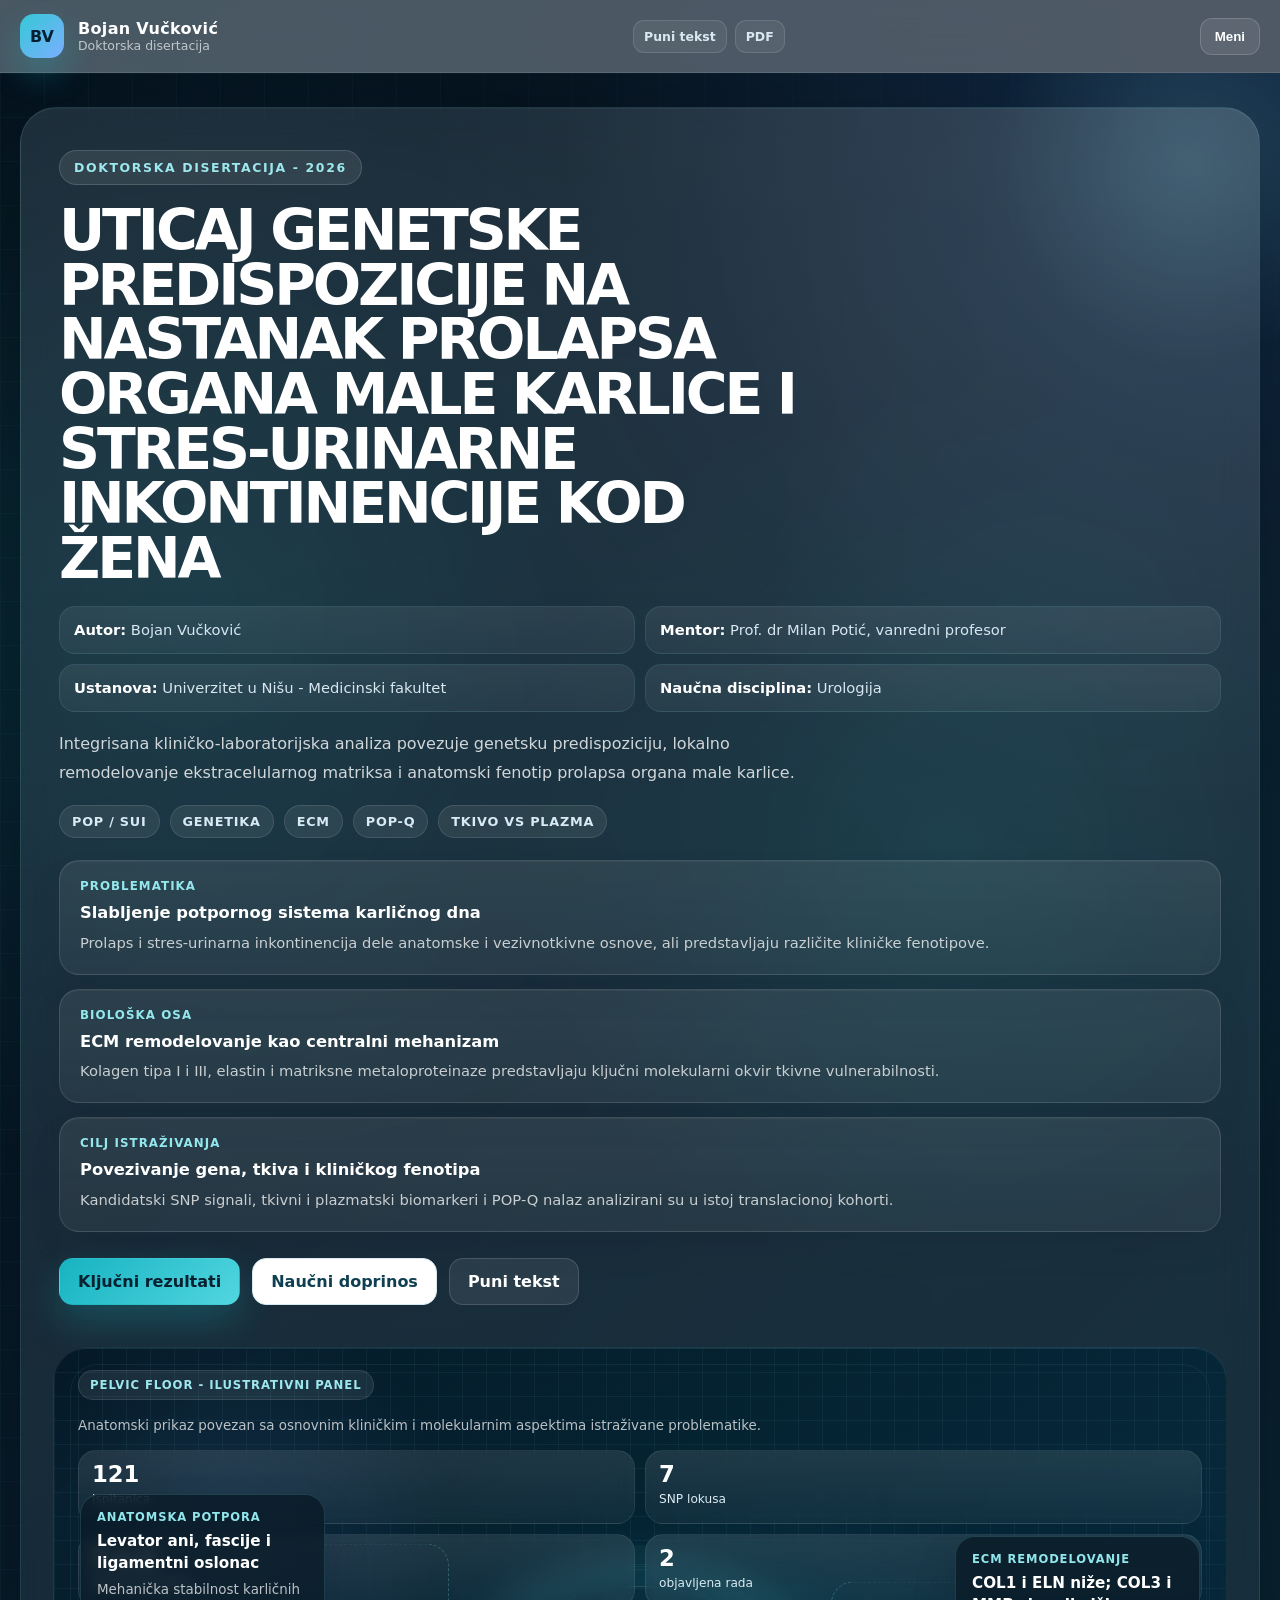
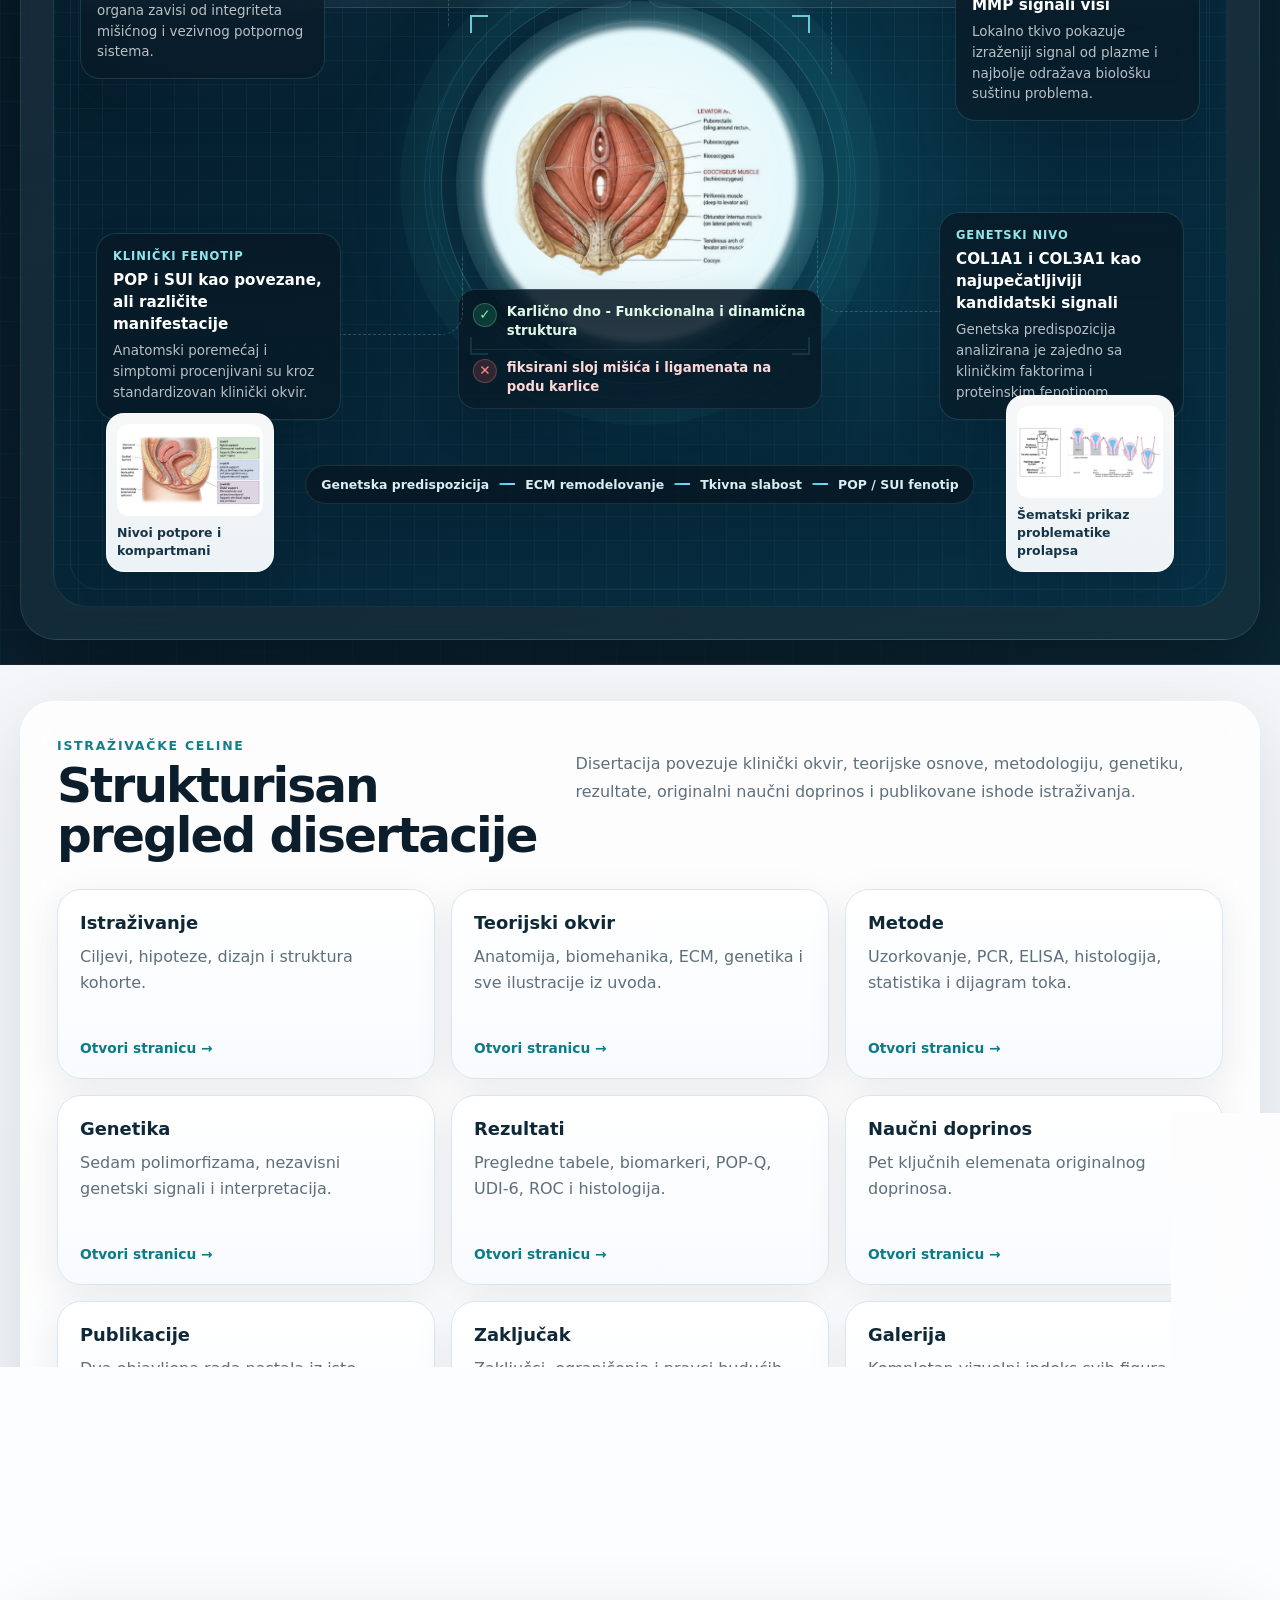
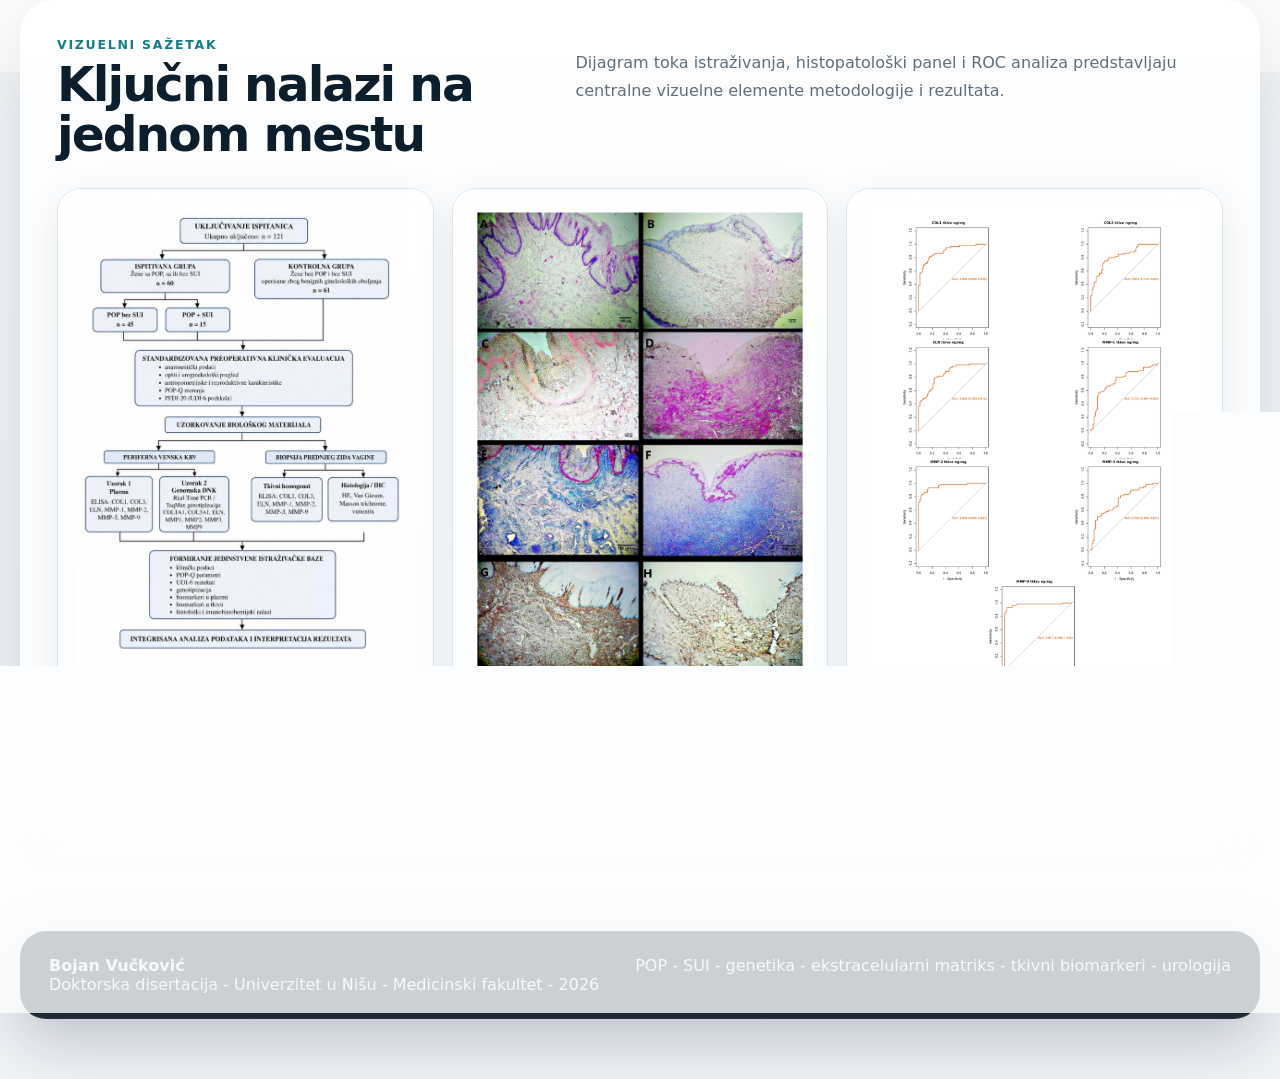
==== index.html @ 27f5e520 "Publish dissertation portal files" ====
<!doctype html><html lang="sr-Latn"><head><meta charset="utf-8"><meta name="viewport" content="width=device-width,initial-scale=1"><title>Doktorska disertacija - Bojan Vučković</title><meta name="description" content="Savremeni naučni portal doktorske disertacije Bojana Vučkovića."><meta name="theme-color" content="#081c2b"><link rel="stylesheet" href="assets/style.css"><link rel="stylesheet" href="assets/mobile-overrides.css"></head><body><div class="progress" aria-hidden="true"></div><header class="site-head"><div class="container nav">
<a class="brand" href="index.html"><span class="brand-mark">BV</span><span class="brand-copy"><strong>Bojan Vučković</strong><small>Doktorska disertacija</small></span></a>
<nav class="navlinks" aria-label="Glavna navigacija"><a class="active" href="index.html">Početna</a><a href="istrazivanje.html">Istraživanje</a><a href="teorija.html">Teorijski okvir</a><a href="metode.html">Metode</a><a href="genetika.html">Genetika</a><a href="rezultati.html">Rezultati</a><a href="doprinos.html">Doprinos</a><a href="publikacije.html">Publikacije</a><a href="zakljucak.html">Zaključak</a><a href="galerija.html">Galerija</a></nav>
<div class="nav-tools"><a class="tool-link" href="fulltext.html">Puni tekst</a><a class="tool-link" href="assets/disertacija.pdf">PDF</a></div>
<button class="menu-btn" aria-label="Otvori meni">Meni</button></div></header>
<main>
<section class="dissertation-banner">
  <div class="container">
    <div class="banner-panel refined-panel">
      <div class="banner-copy">
        <span class="banner-kicker">Doktorska disertacija - 2026</span>
        <h1>UTICAJ GENETSKE PREDISPOZICIJE NA NASTANAK PROLAPSA ORGANA MALE KARLICE I STRES-URINARNE INKONTINENCIJE KOD ŽENA</h1>
        <div class="banner-meta">
          <span><strong>Autor:</strong> Bojan Vučković</span>
          <span><strong>Mentor:</strong> Prof. dr Milan Potić, vanredni profesor</span>
          <span><strong>Ustanova:</strong> Univerzitet u Nišu - Medicinski fakultet</span>
          <span><strong>Naučna disciplina:</strong> Urologija</span>
        </div>
        <p class="banner-lead">Integrisana kliničko-laboratorijska analiza povezuje genetsku predispoziciju, lokalno remodelovanje ekstracelularnog matriksa i anatomski fenotip prolapsa organa male karlice.</p>
        <div class="research-tags" aria-label="Ključne teme"><span>POP / SUI</span><span>Genetika</span><span>ECM</span><span>POP-Q</span><span>Tkivo vs plazma</span></div>

        <div class="focus-grid">
          <article class="focus-card">
            <span>Problematika</span>
            <strong>Slabljenje potpornog sistema karličnog dna</strong>
            <p>Prolaps i stres-urinarna inkontinencija dele anatomske i vezivnotkivne osnove, ali predstavljaju različite kliničke fenotipove.</p>
          </article>
          <article class="focus-card">
            <span>Biološka osa</span>
            <strong>ECM remodelovanje kao centralni mehanizam</strong>
            <p>Kolagen tipa I i III, elastin i matriksne metaloproteinaze predstavljaju ključni molekularni okvir tkivne vulnerabilnosti.</p>
          </article>
          <article class="focus-card">
            <span>Cilj istraživanja</span>
            <strong>Povezivanje gena, tkiva i kliničkog fenotipa</strong>
            <p>Kandidatski SNP signali, tkivni i plazmatski biomarkeri i POP-Q nalaz analizirani su u istoj translacionoj kohorti.</p>
          </article>
        </div>

        <div class="actions banner-actions"><a class="btn primary" href="rezultati.html">Ključni rezultati</a><a class="btn secondary" href="doprinos.html">Naučni doprinos</a><a class="btn ghost" href="fulltext.html">Puni tekst</a></div>
      </div>

      <div class="pelvic-illustration-panel" aria-hidden="true">
        <div class="banner-tech-grid"></div>
        <div class="panel-title-line">
          <span class="panel-kicker">Pelvic floor - ilustrativni panel</span>
          <p>Anatomski prikaz povezan sa osnovnim kliničkim i molekularnim aspektima istraživane problematike.</p>
        </div>

        <div class="panel-callout callout-anatomy">
          <small>Anatomska potpora</small>
          <strong>Levator ani, fascije i ligamentni oslonac</strong>
          <span>Mehanička stabilnost karličnih organa zavisi od integriteta mišićnog i vezivnog potpornog sistema.</span>
        </div>

        <div class="panel-callout callout-clinic">
          <small>Klinički fenotip</small>
          <strong>POP i SUI kao povezane, ali različite manifestacije</strong>
          <span>Anatomski poremećaj i simptomi procenjivani su kroz standardizovan klinički okvir.</span>
        </div>

        <div class="panel-callout callout-ecm">
          <small>ECM remodelovanje</small>
          <strong>COL1 i ELN niže; COL3 i MMP signali viši</strong>
          <span>Lokalno tkivo pokazuje izraženiji signal od plazme i najbolje odražava biološku suštinu problema.</span>
        </div>

        <div class="panel-callout callout-genetics">
          <small>Genetski nivo</small>
          <strong>COL1A1 i COL3A1 kao najupečatljiviji kandidatski signali</strong>
          <span>Genetska predispozicija analizirana je zajedno sa kliničkim faktorima i proteinskim fenotipom.</span>
        </div>

        <div class="central-figure-wrap">
          <div class="central-figure-bg"></div>
          <div class="scan-corners"><i></i><i></i><i></i><i></i></div>
          <img src="assets/img/dissertation/figure_03.png" alt="Ilustracija karličnog dna" loading="eager">
          <div class="center-label-card">
            <div class="label-row positive"><span class="label-icon">✓</span><span>Karlično dno - Funkcionalna i dinamična struktura</span></div>
            <div class="label-row negative"><span class="label-icon">✕</span><span>fiksirani sloj mišića i ligamenata na podu karlice</span></div>
          </div>
        </div>

        <div class="inset-card inset-left">
          <img src="assets/img/dissertation/figure_08.png" alt="Prikaz kompartmenta i nivoa potpore" loading="lazy">
          <span>Nivoi potpore i kompartmani</span>
        </div>

        <div class="inset-card inset-right">
          <img src="assets/img/dissertation/figure_10.png" alt="Šematski prikaz problema prolapsa" loading="lazy">
          <span>Šematski prikaz problematike prolapsa</span>
        </div>

        <div class="pathway-strip">
          <div>Genetska predispozicija</div>
          <i></i>
          <div>ECM remodelovanje</div>
          <i></i>
          <div>Tkivna slabost</div>
          <i></i>
          <div>POP / SUI fenotip</div>
        </div>

        <div class="micro-fact-grid">
          <div class="micro-fact"><b>121</b><span>ispitanica</span></div>
          <div class="micro-fact"><b>7</b><span>SNP lokusa</span></div>
          <div class="micro-fact"><b>7 x 2</b><span>ECM biomarkera</span></div>
          <div class="micro-fact"><b>2</b><span>objavljena rada</span></div>
        </div>
      </div>
    </div>
  </div>
</section>

<section class="section">
  <div class="container surface">
    <div class="section-head"><div><div class="kicker">Istraživačke celine</div><h2>Strukturisan pregled disertacije</h2></div><p>Disertacija povezuje klinički okvir, teorijske osnove, metodologiju, genetiku, rezultate, originalni naučni doprinos i publikovane ishode istraživanja.</p></div>
    <div class="portal-grid"><a class="portal-card" href="istrazivanje.html"><span>Istraživanje</span><p>Ciljevi, hipoteze, dizajn i struktura kohorte.</p><b>Otvori stranicu →</b></a><a class="portal-card" href="teorija.html"><span>Teorijski okvir</span><p>Anatomija, biomehanika, ECM, genetika i sve ilustracije iz uvoda.</p><b>Otvori stranicu →</b></a><a class="portal-card" href="metode.html"><span>Metode</span><p>Uzorkovanje, PCR, ELISA, histologija, statistika i dijagram toka.</p><b>Otvori stranicu →</b></a><a class="portal-card" href="genetika.html"><span>Genetika</span><p>Sedam polimorfizama, nezavisni genetski signali i interpretacija.</p><b>Otvori stranicu →</b></a><a class="portal-card" href="rezultati.html"><span>Rezultati</span><p>Pregledne tabele, biomarkeri, POP-Q, UDI-6, ROC i histologija.</p><b>Otvori stranicu →</b></a><a class="portal-card" href="doprinos.html"><span>Naučni doprinos</span><p>Pet ključnih elemenata originalnog doprinosa.</p><b>Otvori stranicu →</b></a><a class="portal-card" href="publikacije.html"><span>Publikacije</span><p>Dva objavljena rada nastala iz iste istraživačke linije.</p><b>Otvori stranicu →</b></a><a class="portal-card" href="zakljucak.html"><span>Zaključak</span><p>Zaključci, ograničenja i pravci budućih istraživanja.</p><b>Otvori stranicu →</b></a><a class="portal-card" href="galerija.html"><span>Galerija</span><p>Kompletan vizuelni indeks svih figura i grafikona.</p><b>Otvori stranicu →</b></a></div>
  </div>
</section>

<section class="section">
  <div class="container surface">
    <div class="section-head"><div><div class="kicker">Vizuelni sažetak</div><h2>Ključni nalazi na jednom mestu</h2></div><p>Dijagram toka istraživanja, histopatološki panel i ROC analiza predstavljaju centralne vizuelne elemente metodologije i rezultata.</p></div>
    <div class="feature-visuals"><figure class="figure-card clickable-figure "><div class="figure-img-wrap"><img src="assets/img/dissertation/figure_20.png" alt="Dijagram toka istraživanja" loading="lazy"></div><figcaption><strong>Dijagram toka istraživanja</strong><span>121 ispitanica, 60 u ispitivanoj i 61 u kontrolnoj grupi.</span></figcaption></figure><figure class="figure-card clickable-figure "><div class="figure-img-wrap"><img src="assets/img/dissertation/figure_21.png" alt="Histopatološki panel" loading="lazy"></div><figcaption><strong>Histopatološki panel</strong><span>Reprezentativni H&E, Van Gieson, Masson trihrom i vimentin IHC prikazi.</span></figcaption></figure><figure class="figure-card clickable-figure "><div class="figure-img-wrap"><img src="assets/img/dissertation/graph_10.png" alt="ROC - tkivni biomarkeri" loading="lazy"></div><figcaption><strong>ROC - tkivni biomarkeri</strong><span>Tkivni MMP-9 i MMP-2 pokazuju najizraženiju diskriminativnu sposobnost.</span></figcaption></figure></div>
  </div>
</section>
</main><footer><div class="container footer-grid"><div><strong>Bojan Vučković</strong><br>Doktorska disertacija - Univerzitet u Nišu - Medicinski fakultet - 2026</div><div>POP - SUI - genetika - ekstracelularni matriks - tkivni biomarkeri - urologija</div></div></footer><div class="lightbox" id="lightbox" aria-hidden="true"><button class="lightbox-close" aria-label="Zatvori prikaz">×</button><img class="lightbox-image" alt="Uvećani prikaz ilustracije"><p class="lightbox-caption"></p></div><script>
const progress = document.querySelector('.progress');
const root = document.documentElement;
const updateProgress = () => {
  const total = root.scrollHeight - root.clientHeight;
  const pct = total > 0 ? (root.scrollTop / total) * 100 : 0;
  if (progress) progress.style.width = `${pct}%`;
};
addEventListener('scroll', updateProgress, {passive:true});
updateProgress();

const menu = document.querySelector('.menu-btn');
const links = document.querySelector('.navlinks');
menu?.addEventListener('click', () => links?.classList.toggle('open'));
links?.querySelectorAll('a').forEach(a => a.addEventListener('click', () => links.classList.remove('open')));

const search = document.querySelector('#siteSearch');
const info = document.querySelector('#searchInfo');
const searchBlocks = [...document.querySelectorAll('[data-search]')];
search?.addEventListener('input', () => {
  const q = search.value.trim().toLocaleLowerCase('sr');
  searchBlocks.forEach(el => el.classList.remove('search-hit'));
  if (!q) { if(info) info.textContent='Pretraga obuhvata glavne tematske celine ovog sajta.'; return; }
  const hits = searchBlocks.filter(el => el.innerText.toLocaleLowerCase('sr').includes(q));
  hits.forEach(el => el.classList.add('search-hit'));
  if(info) info.textContent = hits.length ? `Pronađeno tematskih blokova: ${hits.length}.` : 'Nema rezultata u sažetom prikazu. Otvorite puni tekst za detaljnu pretragu.';
  hits[0]?.scrollIntoView({behavior:'smooth',block:'center'});
});

const lightbox = document.getElementById('lightbox');
const lightboxImg = lightbox?.querySelector('.lightbox-image');
const lightboxCaption = lightbox?.querySelector('.lightbox-caption');
const closeBtn = lightbox?.querySelector('.lightbox-close');
const openLightbox = (src, alt, caption) => {
  if (!lightbox || !lightboxImg || !lightboxCaption) return;
  lightboxImg.src = src;
  lightboxImg.alt = alt || '';
  lightboxCaption.textContent = caption || alt || '';
  lightbox.classList.add('open');
  lightbox.setAttribute('aria-hidden','false');
  document.body.style.overflow='hidden';
};
const closeLightbox = () => {
  if (!lightbox) return;
  lightbox.classList.remove('open');
  lightbox.setAttribute('aria-hidden','true');
  document.body.style.overflow='';
};
document.querySelectorAll('.clickable-figure').forEach(figure => {
  const img = figure.querySelector('img');
  const cap = figure.querySelector('figcaption')?.innerText || '';
  figure.addEventListener('click', () => img && openLightbox(img.currentSrc || img.src, img.alt, cap));
});
closeBtn?.addEventListener('click', closeLightbox);
lightbox?.addEventListener('click', e => { if(e.target===lightbox) closeLightbox(); });
addEventListener('keydown', e => { if(e.key==='Escape') closeLightbox(); });

</script><script src="assets/mobile-nav.js"></script></body></html>
---- assets/style.css ----
:root{
  --bg:#08131f;
  --bg-soft:#0c1723;
  --panel:#ffffff;
  --panel-2:#f4f8fb;
  --text:#11202d;
  --text-soft:#5e6f7c;
  --line:#d9e5ef;
  --line-dark:rgba(255,255,255,.1);
  --teal:#17b3c1;
  --teal-dark:#0d7d88;
  --blue:#77a9ff;
  --accent:#8de2ea;
  --shadow:0 24px 80px rgba(5,16,28,.12);
  --shadow-soft:0 12px 40px rgba(9,25,41,.08);
  --radius:24px;
  --max:1280px;
}
*{box-sizing:border-box}
html{scroll-behavior:smooth}
body{
  margin:0;
  font-family:Inter,ui-sans-serif,system-ui,-apple-system,BlinkMacSystemFont,"Segoe UI",Arial,sans-serif;
  color:var(--text);
  background:
    radial-gradient(circle at 10% 0%, rgba(23,179,193,.16), transparent 24%),
    radial-gradient(circle at 90% 8%, rgba(119,169,255,.14), transparent 26%),
    linear-gradient(180deg,#f3f7fb 0%,#f6f8fb 40%,#eef3f8 100%);
  min-height:100vh;
}
body::before{
  content:"";
  position:fixed;
  inset:0;
  pointer-events:none;
  background-image:linear-gradient(rgba(9,24,38,.03) 1px, transparent 1px),linear-gradient(90deg, rgba(9,24,38,.03) 1px, transparent 1px);
  background-size:36px 36px;
  mask-image:linear-gradient(180deg, rgba(0,0,0,.45), transparent 68%);
}
a{color:inherit;text-decoration:none}
a:hover{text-decoration:none}
img{max-width:100%;display:block}
.container{width:min(calc(100% - 40px),var(--max));margin:0 auto}
.progress{position:fixed;left:0;top:0;height:3px;width:0;background:linear-gradient(90deg,var(--teal),#59d9e4);z-index:90;box-shadow:0 0 24px rgba(23,179,193,.55)}
.top-gap{margin-top:26px}

.site-head{
  position:sticky;
  top:0;
  z-index:60;
  backdrop-filter:blur(16px);
  background:rgba(8,19,31,.68);
  border-bottom:1px solid var(--line-dark);
}
.nav{display:flex;align-items:center;gap:22px;min-height:78px}
.brand{display:flex;align-items:center;gap:14px;color:#fff;min-width:0}
.brand-mark{
  width:44px;height:44px;border-radius:14px;display:grid;place-items:center;
  background:linear-gradient(135deg,#35c9d6,#7baeff);font-weight:900;color:#062033;
  box-shadow:0 16px 32px rgba(22,182,196,.28);
}
.brand-copy{display:flex;flex-direction:column;min-width:0}
.brand-copy strong{font-size:1rem;letter-spacing:.02em}
.brand-copy small{font-size:.78rem;color:rgba(255,255,255,.66)}
.navlinks{display:flex;gap:18px;flex-wrap:wrap}
.navlinks a{color:rgba(255,255,255,.82);font-weight:650;font-size:.93rem;padding:10px 0;position:relative}
.navlinks a::after{content:"";position:absolute;left:0;right:0;bottom:4px;height:2px;background:linear-gradient(90deg,var(--teal),transparent);transform:scaleX(0);transform-origin:left;transition:transform .25s ease}
.navlinks a:hover,.navlinks a.active{color:#fff}
.navlinks a:hover::after,.navlinks a.active::after{transform:scaleX(1)}
.menu-btn{
  display:none;margin-left:auto;border:1px solid rgba(255,255,255,.16);background:rgba(255,255,255,.08);
  color:#fff;border-radius:12px;padding:10px 14px;font-weight:700
}

.quick-rail{
  position:fixed;right:24px;top:50%;transform:translateY(-50%);z-index:40;
  display:flex;flex-direction:column;gap:10px
}
.quick-rail a{
  width:38px;height:38px;border-radius:999px;display:grid;place-items:center;
  background:rgba(8,19,31,.76);color:#d7eef0;border:1px solid rgba(255,255,255,.09);
  font-size:.76rem;font-weight:800;backdrop-filter:blur(14px);transition:transform .2s ease, background .2s ease, color .2s ease
}
.quick-rail a:hover,.quick-rail a.active{background:linear-gradient(135deg,var(--teal),#72cbff);color:#08202f;transform:translateX(-3px)}

.hero{position:relative;overflow:hidden;padding:56px 0 72px;background:linear-gradient(180deg,#091420 0%,#0b1824 58%,rgba(9,20,32,.93) 100%)}
.hero-blur{position:absolute;border-radius:50%;filter:blur(24px);opacity:.7;pointer-events:none}
.hero-blur-a{width:380px;height:380px;left:-60px;top:-80px;background:radial-gradient(circle, rgba(23,179,193,.34), transparent 60%)}
.hero-blur-b{width:420px;height:420px;right:-100px;top:30px;background:radial-gradient(circle, rgba(119,169,255,.28), transparent 60%)}
.hero-shell{display:grid;grid-template-columns:1.18fr .82fr;gap:28px;align-items:stretch;position:relative}
.hero-copy,.hero-panel{
  position:relative;border:1px solid rgba(255,255,255,.09);border-radius:30px;
  background:linear-gradient(180deg, rgba(255,255,255,.08), rgba(255,255,255,.04));
  box-shadow:0 30px 90px rgba(0,0,0,.24);backdrop-filter:blur(16px)
}
.hero-copy{padding:42px 42px 38px;color:#fff}
.eyebrow{display:inline-flex;align-items:center;gap:8px;padding:9px 14px;border-radius:999px;background:rgba(255,255,255,.09);border:1px solid rgba(255,255,255,.15);font-size:.78rem;font-weight:800;color:#8de2ea;letter-spacing:.12em;text-transform:uppercase}
.hero h1{
  margin:18px 0 16px;font-size:clamp(2.7rem,5vw,5.5rem);line-height:.96;letter-spacing:-.055em;
  max-width:940px;color:#fff
}
.lede{font-size:1.07rem;line-height:1.8;color:rgba(255,255,255,.78);max-width:850px}
.hero-meta{display:flex;gap:12px;flex-wrap:wrap;margin:24px 0 0}
.pill{padding:10px 13px;border-radius:999px;background:rgba(255,255,255,.08);border:1px solid rgba(255,255,255,.12);color:#d7e4ee;font-size:.84rem}
.actions{display:flex;gap:12px;flex-wrap:wrap;margin-top:30px}
.btn{
  display:inline-flex;align-items:center;justify-content:center;padding:13px 18px;border-radius:14px;font-weight:800;
  border:1px solid transparent;transition:transform .2s ease, box-shadow .2s ease, background .2s ease
}
.btn:hover{transform:translateY(-1px)}
.btn.primary{background:linear-gradient(135deg,var(--teal),#51d6e0);color:#072131;box-shadow:0 16px 34px rgba(23,179,193,.28)}
.btn.secondary{background:#fff;color:#0f4052;border-color:#d7e8ef}
.btn.ghost{background:rgba(255,255,255,.08);color:#fff;border-color:rgba(255,255,255,.14)}
.hero-panel{padding:28px;color:#fff}
.panel-head{margin-bottom:18px}
.panel-kicker{display:inline-block;color:#8de2ea;font-size:.74rem;font-weight:800;letter-spacing:.11em;text-transform:uppercase;margin-bottom:8px}
.hero-panel h2{margin:0;font-size:1.7rem;line-height:1.15}
.mini-model{display:grid;gap:12px}
.node{padding:14px 15px;border-radius:18px;background:rgba(255,255,255,.08);border:1px solid rgba(255,255,255,.08)}
.node strong{display:block;color:#fff;font-size:.96rem;margin-bottom:4px}
.node small{color:rgba(255,255,255,.72);line-height:1.55}
.arrow{height:18px;width:2px;background:rgba(255,255,255,.28);margin:0 auto;position:relative}
.arrow::after{content:"";position:absolute;left:-4px;bottom:-1px;border:5px solid transparent;border-top-color:rgba(255,255,255,.28)}
.insight-stack{display:grid;grid-template-columns:1fr;gap:12px;margin-top:18px}
.insight-item{display:flex;justify-content:space-between;gap:16px;align-items:center;padding:13px 15px;border-radius:18px;background:rgba(255,255,255,.06);border:1px solid rgba(255,255,255,.08)}
.insight-item span{color:rgba(255,255,255,.68);font-size:.82rem}
.insight-item strong{font-size:.95rem;color:#fff;text-align:right}

.metrics{margin-top:-36px;position:relative;z-index:3}
.metric-grid{display:grid;grid-template-columns:repeat(6,1fr);gap:14px}
.metric{
  padding:18px;border-radius:22px;background:rgba(255,255,255,.86);border:1px solid rgba(255,255,255,.75);
  box-shadow:var(--shadow-soft);backdrop-filter:blur(12px)
}
.metric b{display:block;font-size:1.7rem;line-height:1.05;color:#082230;margin-bottom:6px}
.metric span{display:block;color:var(--text-soft);font-size:.84rem;line-height:1.5}

.section{padding:36px 0}
.surface{
  background:rgba(255,255,255,.78);
  border:1px solid rgba(255,255,255,.9);
  border-radius:32px;
  box-shadow:var(--shadow);
  padding:34px;
  backdrop-filter:blur(18px)
}
.section-tint .surface{background:linear-gradient(180deg, rgba(248,251,255,.92), rgba(242,247,252,.92))}
.dark-surface{background:linear-gradient(135deg,#0b1826,#102637) !important;border-color:#143246 !important;color:#fff}
.section-head{display:grid;grid-template-columns:.43fr .57fr;gap:30px;align-items:start;margin-bottom:28px}
.kicker{color:#137d88;font-size:.78rem;font-weight:900;text-transform:uppercase;letter-spacing:.14em}
.kicker-light{color:#8de2ea}
.section h2{margin:.55rem 0 0;font-size:clamp(2rem,3.8vw,3.3rem);line-height:1.02;letter-spacing:-.04em;color:#0c1d2b}
.dark-surface h2{color:#fff}
.section-head p{margin:12px 0 0;color:var(--text-soft);line-height:1.8;font-size:1rem}
.dark-surface p{color:rgba(255,255,255,.74)}

.cards{display:grid;gap:16px}
.cards-3{grid-template-columns:repeat(3,1fr)}
.card{
  background:linear-gradient(180deg,#ffffff,#f8fbfe);
  border:1px solid var(--line);
  border-radius:24px;
  padding:22px;
  box-shadow:0 12px 30px rgba(12,28,43,.05);
  transition:transform .2s ease, box-shadow .2s ease
}
.card:hover,.paper:hover,.figure:hover,.table-card:hover{transform:translateY(-2px);box-shadow:0 18px 48px rgba(8,27,42,.1)}
.card h3{margin:0 0 8px;font-size:1.08rem;line-height:1.35;color:#0d2030}
.card p{margin:.35rem 0;color:var(--text-soft);line-height:1.7}
.tag{display:inline-flex;align-items:center;gap:8px;padding:7px 10px;border-radius:999px;background:#ecfbfd;color:#106e78;font-size:.73rem;font-weight:850;letter-spacing:.06em;text-transform:uppercase;margin-bottom:12px;border:1px solid #c8edf0}
.long-grid{display:grid;grid-template-columns:1fr 1fr;gap:18px}
.quote{padding:24px 24px 24px 26px;border-left:4px solid var(--teal);border-radius:0 22px 22px 0;background:linear-gradient(180deg,#ffffff,#f7fbfd);color:#284351;line-height:1.75;box-shadow:0 8px 28px rgba(8,25,39,.04)}
.timeline{display:grid;grid-template-columns:repeat(4,1fr);gap:14px}
.step{padding:18px;border-radius:22px;background:linear-gradient(180deg,#fdfefe,#f6fbfd);border:1px solid var(--line);position:relative;overflow:hidden}
.step::before{content:"";position:absolute;left:0;right:0;top:0;height:4px;background:linear-gradient(90deg,var(--teal),#7bc4ff)}
.step b{display:block;color:#0c3a48;margin-bottom:8px;font-size:.95rem}
.step span{display:block;color:var(--text-soft);line-height:1.6;font-size:.93rem}

.media-grid{display:grid;grid-template-columns:1fr 1fr;gap:22px;align-items:start}
.media-grid-wide{grid-template-columns:1.02fr .98fr}
.figure{
  background:linear-gradient(180deg,#fff,#f9fbfd);
  border:1px solid var(--line);border-radius:26px;padding:14px;box-shadow:var(--shadow-soft);cursor:zoom-in
}
.figure img{width:100%;border-radius:18px}
.figcap{padding:12px 8px 4px;color:var(--text-soft);font-size:.86rem;line-height:1.6}
.details-grid{display:grid;grid-template-columns:1fr 1fr;gap:14px}
details{background:linear-gradient(180deg,#fff,#f8fbfe);border:1px solid var(--line);border-radius:20px;padding:0 18px}
summary{cursor:pointer;list-style:none;padding:15px 0;font-weight:800;color:#143448}
summary::-webkit-details-marker{display:none}
details p{margin:0 0 15px;color:var(--text-soft);line-height:1.7}

.gene-grid{display:grid;grid-template-columns:repeat(7,1fr);gap:12px}
.gene{padding:16px 14px;min-height:126px;border-radius:22px;background:linear-gradient(180deg,#fff,#f7fbfd);border:1px solid var(--line)}
.gene strong{display:block;font-size:1.08rem;color:#0f2130}
.gene small{display:block;margin-top:6px;color:var(--text-soft);line-height:1.5}
.gene.hit{background:linear-gradient(180deg,#eefbfd,#f6fdff);border-color:#bcebf0;box-shadow:0 16px 32px rgba(22,176,194,.08)}
.hitlabel{margin-top:12px;font-size:.74rem;font-weight:900;color:#0e717d;letter-spacing:.04em;text-transform:uppercase}
.notice{padding:18px 20px;border-radius:22px;background:linear-gradient(180deg,#edf9fb,#f6fcfd);border:1px solid #c9e8ec;color:#284751;line-height:1.7}
.notice strong{color:#0d6f7a}

.results-grid{display:grid;grid-template-columns:.95fr 1.05fr;gap:18px}
.data-card,.emphasis-card{min-height:100%}
.aucs{display:grid;gap:12px;margin-top:6px}
.auc-row{display:grid;grid-template-columns:88px 1fr 62px;align-items:center;gap:12px}
.auc-row strong{font-size:.88rem;color:#103142}
.bar{height:12px;background:#e7eff5;border-radius:999px;overflow:hidden}
.fill{height:100%;border-radius:999px;background:linear-gradient(90deg,var(--teal-dark),#4dd4de 50%,#83c5ff)}
.auc-row span{text-align:right;font-variant-numeric:tabular-nums;color:#244556;font-weight:700}
.callout-grid{display:grid;grid-template-columns:1fr 1fr;gap:12px;margin-top:18px}
.callout{padding:14px 15px;border-radius:18px;background:#f0f8fb;border:1px solid #d5ebf2}
.callout span{display:block;color:#58717f;font-size:.8rem;margin-bottom:6px}
.callout strong{display:block;color:#0f2738;font-size:.92rem;line-height:1.45}

.table-grid{display:grid;grid-template-columns:1fr 1fr;gap:18px}
.table-card{background:linear-gradient(180deg,#ffffff,#f8fbfe);border:1px solid var(--line);border-radius:26px;padding:22px;box-shadow:var(--shadow-soft)}
.table-head h3{margin:0 0 16px;font-size:1.12rem}
.table-wrap{overflow:auto}
table{width:100%;border-collapse:separate;border-spacing:0;font-size:.92rem;min-width:560px}
thead th{position:sticky;top:0;background:#edf7fb;color:#0e3949;font-size:.8rem;text-transform:uppercase;letter-spacing:.05em}
th,td{text-align:left;padding:14px 14px;border-bottom:1px solid var(--line);vertical-align:top}
tbody tr:last-child td{border-bottom:0}
tbody tr:hover td{background:#fbfdff}

.stacked-cards{display:grid;gap:14px}
.accent-card{background:linear-gradient(135deg,#0d2839,#11445b);border-color:#103f55;color:#fff}
.accent-card .tag{background:rgba(255,255,255,.08);border-color:rgba(255,255,255,.1);color:#8de2ea}
.accent-card h3,.accent-card p{color:#fff}
.accent-card p{color:rgba(255,255,255,.8)}

.contribution{display:grid;grid-template-columns:.86fr 1.14fr;gap:18px}
.five{counter-reset:step;display:grid;gap:12px}
.five .item{counter-increment:step;position:relative;padding:20px 18px 18px 58px;border-radius:22px;background:linear-gradient(180deg,#fff,#f8fbfe);border:1px solid var(--line)}
.five .item::before{content:counter(step);position:absolute;left:18px;top:18px;width:28px;height:28px;border-radius:50%;display:grid;place-items:center;background:linear-gradient(135deg,var(--teal),#7bc3ff);font-size:.82rem;font-weight:900;color:#062233}
.five .item b{display:block;color:#102435;margin-bottom:6px}
.five .item p{margin:0;color:var(--text-soft);line-height:1.65}

.paper-grid{display:grid;grid-template-columns:1fr 1fr;gap:18px}
.paper{display:grid;grid-template-columns:170px 1fr;gap:18px;padding:18px;border-radius:26px;background:linear-gradient(180deg,#fff,#f7fbfd);border:1px solid var(--line);box-shadow:var(--shadow-soft)}
.paper img{width:100%;aspect-ratio:.72;object-fit:cover;object-position:top;border-radius:18px;border:1px solid var(--line)}
.paper h3{margin:0 0 10px;font-size:1.12rem;line-height:1.35;color:#102739}
.citation{color:#4e6370;font-size:.87rem;line-height:1.55;margin-bottom:12px}
.paper p{margin:.25rem 0;color:var(--text-soft);line-height:1.7}
.paper-actions{display:flex;gap:10px;flex-wrap:wrap;margin-top:14px}
.mini-btn{display:inline-flex;align-items:center;justify-content:center;padding:10px 12px;border-radius:12px;background:#fff;color:#0f5a70;border:1px solid #cfe2eb;font-size:.82rem;font-weight:800}

.search-wrap{display:grid;grid-template-columns:.8fr 1.2fr;gap:26px;align-items:center}
.search-wrap h2{color:#fff}
.search-wrap input{width:100%;padding:16px 16px;border-radius:16px;border:1px solid rgba(255,255,255,.08);background:rgba(255,255,255,.96);font:inherit;box-shadow:inset 0 1px 0 rgba(255,255,255,.65)}
.search-results{margin-top:12px;color:#d2e3ec;font-size:.9rem}
.search-hit{outline:2px solid rgba(23,179,193,.46);box-shadow:0 0 0 8px rgba(23,179,193,.11);scroll-margin-top:100px}

.full-access{display:grid;grid-template-columns:1fr 1fr;gap:18px}
.access-card{padding:24px;border-radius:24px;background:linear-gradient(180deg,#fff,#f8fbfe);border:1px solid var(--line)}
.access-card h3{margin:0 0 8px}
.access-card p{margin:.2rem 0 1rem;color:var(--text-soft);line-height:1.7}

footer{padding:26px 0 60px}
.footer-grid{
  display:flex;justify-content:space-between;gap:18px;flex-wrap:wrap;
  padding:24px 28px;border-radius:24px;background:rgba(8,19,31,.9);color:#d5e0ea;
  border:1px solid rgba(255,255,255,.06);box-shadow:0 20px 60px rgba(6,18,30,.22)
}

.lightbox{
  position:fixed;inset:0;display:grid;place-items:center;padding:24px;background:rgba(4,12,20,.88);
  opacity:0;visibility:hidden;transition:opacity .2s ease, visibility .2s ease;z-index:100
}
.lightbox.open{opacity:1;visibility:visible}
.lightbox-image{max-width:min(1100px,92vw);max-height:78vh;border-radius:18px;box-shadow:0 24px 70px rgba(0,0,0,.4)}
.lightbox-caption{max-width:min(1100px,92vw);color:#dbe7ef;text-align:center;line-height:1.7;margin-top:16px}
.lightbox-close{position:absolute;top:16px;right:18px;width:46px;height:46px;border-radius:50%;border:1px solid rgba(255,255,255,.16);background:rgba(255,255,255,.09);color:#fff;font-size:1.8rem;cursor:pointer}

@media (max-width:1180px){
  .hero-shell,.section-head,.results-grid,.paper-grid,.contribution,.media-grid,.media-grid-wide,.table-grid,.search-wrap{grid-template-columns:1fr}
  .metric-grid{grid-template-columns:repeat(3,1fr)}
  .cards-3{grid-template-columns:1fr 1fr}
  .timeline{grid-template-columns:1fr 1fr}
  .gene-grid{grid-template-columns:repeat(4,1fr)}
  .quick-rail{display:none}
}
@media (max-width:960px){
  .navlinks{display:none}
  .menu-btn{display:block}
  .navlinks.open{
    display:flex;position:absolute;left:20px;right:20px;top:72px;flex-direction:column;gap:10px;
    padding:18px;border-radius:22px;background:rgba(7,18,29,.95);border:1px solid rgba(255,255,255,.08);box-shadow:0 24px 80px rgba(0,0,0,.28)
  }
  .details-grid,.long-grid,.full-access{grid-template-columns:1fr}
}
@media (max-width:720px){
  .container{width:min(calc(100% - 24px),var(--max))}
  .hero{padding-top:28px}
  .hero-copy,.hero-panel,.surface{padding:22px}
  .hero h1{font-size:clamp(2.45rem,11vw,4rem)}
  .metric-grid{grid-template-columns:1fr 1fr}
  .cards-3,.timeline,.gene-grid,.callout-grid{grid-template-columns:1fr}
  .paper{grid-template-columns:112px 1fr}
  .results-grid,.paper-grid,.table-grid,.media-grid,.media-grid-wide,.contribution,.full-access{grid-template-columns:1fr}
  .auc-row{grid-template-columns:78px 1fr 54px}
  .section{padding:26px 0}
  .section-head{gap:16px}
}

/* Multi-page portal additions */
.nav{min-height:72px;gap:16px}
.navlinks{gap:13px;flex:1;justify-content:center}
.navlinks a{font-size:.84rem;white-space:nowrap}
.nav-tools{display:flex;gap:8px;margin-left:auto}
.tool-link{display:inline-flex;align-items:center;justify-content:center;padding:8px 10px;border-radius:11px;border:1px solid rgba(255,255,255,.12);background:rgba(255,255,255,.06);color:#d9e9f2;font-size:.78rem;font-weight:800;white-space:nowrap}
.tool-link:hover{background:rgba(255,255,255,.12);color:#fff}

.page-hero{position:relative;overflow:hidden;background:linear-gradient(135deg,#071420 0%,#0a2030 55%,#0c2b39 100%);padding:62px 0 66px;color:#fff;border-bottom:1px solid rgba(255,255,255,.06)}
.page-hero::before{content:"";position:absolute;left:-120px;top:-160px;width:420px;height:420px;border-radius:50%;background:radial-gradient(circle,rgba(23,179,193,.28),transparent 68%);filter:blur(8px)}
.page-hero::after{content:"";position:absolute;right:-120px;bottom:-220px;width:520px;height:520px;border-radius:50%;background:radial-gradient(circle,rgba(119,169,255,.23),transparent 70%);filter:blur(8px)}
.page-hero-inner{position:relative;z-index:1;display:grid;grid-template-columns:minmax(0,1fr) 120px;align-items:center;gap:24px}
.page-hero h1{font-size:clamp(2.5rem,5vw,5rem);line-height:.98;letter-spacing:-.05em;margin:18px 0 18px;max-width:1000px}
.page-hero p{max-width:900px;color:rgba(255,255,255,.76);font-size:1.08rem;line-height:1.78;margin:0}
.page-hero-orb{width:100px;height:100px;border-radius:30px;background:linear-gradient(135deg,rgba(64,216,226,.92),rgba(111,160,255,.92));box-shadow:0 28px 70px rgba(35,188,202,.25);transform:rotate(12deg);opacity:.9}
.page-hero .actions{margin-top:26px}

.portal-grid{display:grid;grid-template-columns:repeat(3,1fr);gap:16px}
.portal-card{display:flex;flex-direction:column;min-height:190px;padding:22px;border-radius:24px;background:linear-gradient(180deg,#fff,#f8fbfe);border:1px solid var(--line);box-shadow:var(--shadow-soft);transition:transform .2s ease,box-shadow .2s ease,border-color .2s ease}
.portal-card:hover{transform:translateY(-3px);box-shadow:0 20px 48px rgba(7,26,41,.1);border-color:#b8e3e9}
.portal-card span{font-size:1.12rem;font-weight:900;color:#0f2838}
.portal-card p{color:var(--text-soft);line-height:1.65;margin:.7rem 0 1.2rem}
.portal-card b{margin-top:auto;color:#0c7b88;font-size:.86rem}
.feature-visuals{display:grid;grid-template-columns:repeat(3,1fr);gap:18px;align-items:start}

.gallery-grid{display:grid;grid-template-columns:repeat(2,minmax(0,1fr));gap:18px;align-items:start}
.compact-gallery{grid-template-columns:repeat(2,minmax(0,1fr))}
.figure-card{margin:0;display:flex;flex-direction:column;min-width:0;background:linear-gradient(180deg,#fff,#f8fbfe);border:1px solid var(--line);border-radius:24px;overflow:hidden;box-shadow:var(--shadow-soft);cursor:zoom-in;transition:transform .2s ease,box-shadow .2s ease}
.figure-card:hover{transform:translateY(-2px);box-shadow:0 18px 48px rgba(8,27,42,.1)}
.figure-img-wrap{background:#fff;display:grid;place-items:center;padding:18px;min-height:260px;overflow:hidden;border-bottom:1px solid var(--line)}
.figure-card img{width:100%;height:auto;max-height:540px;object-fit:contain;object-position:center}
.figure-card figcaption{display:flex;flex-direction:column;gap:7px;padding:16px 18px 18px}
.figure-card figcaption strong{color:#0f2838;font-size:.96rem}
.figure-card figcaption span{color:var(--text-soft);font-size:.86rem;line-height:1.55}
.wide-figure .figure-img-wrap{min-height:420px}
.wide-figure img{max-height:820px}
.results-gallery .figure-img-wrap{min-height:300px}
.roc-grid{display:grid;grid-template-columns:1fr;gap:20px}
.roc-grid .figure-card .figure-img-wrap{min-height:520px}
.roc-grid .figure-card img{max-height:none;width:100%}

.publication-detail{display:grid;grid-template-columns:230px 1fr;gap:28px;align-items:start}
.publication-detail>img{width:100%;border-radius:18px;border:1px solid var(--line);box-shadow:var(--shadow-soft)}
.publication-detail h2{font-size:clamp(1.8rem,3.2vw,3rem);line-height:1.08;margin:.2rem 0 1rem}
.publication-detail p{color:var(--text-soft);line-height:1.75}
.publication-detail .citation{color:#465d6b}

.status{display:inline-flex;align-items:center;justify-content:center;padding:5px 9px;border-radius:999px;font-size:.78rem;font-weight:850}
.status.positive{background:#e8f8f1;color:#176b4c;border:1px solid #c9eadb}
.status.neutral{background:#f1f4f7;color:#5b6975;border:1px solid #dde4ea}
.status.up{background:#e7f7f0;color:#177050;border:1px solid #c7eadb}
.status.down{background:#f5f2ff;color:#5d4ca0;border:1px solid #e0daf8}

.timeline{grid-template-columns:repeat(auto-fit,minmax(185px,1fr))}

@media(max-width:1320px){
  .navlinks{display:none}
  .menu-btn{display:block}
  .navlinks.open{display:flex;position:absolute;left:20px;right:20px;top:70px;flex-direction:column;gap:6px;padding:16px;border-radius:20px;background:rgba(7,18,29,.97);border:1px solid rgba(255,255,255,.08);box-shadow:0 24px 80px rgba(0,0,0,.28);max-height:75vh;overflow:auto}
  .navlinks.open a{font-size:.92rem;padding:8px 4px}
}
@media(max-width:1020px){
  .portal-grid,.feature-visuals{grid-template-columns:1fr 1fr}
  .page-hero-inner{grid-template-columns:1fr}
  .page-hero-orb{display:none}
}
@media(max-width:760px){
  .nav-tools{display:none}
  .page-hero{padding:42px 0 46px}
  .portal-grid,.feature-visuals,.gallery-grid,.compact-gallery,.publication-detail{grid-template-columns:1fr}
  .figure-img-wrap{min-height:220px;padding:12px}
  .wide-figure .figure-img-wrap,.roc-grid .figure-card .figure-img-wrap{min-height:260px}
  .publication-detail>img{max-width:220px}
  table{min-width:680px}
  .table-wrap{border-radius:14px;border:1px solid var(--line)}
  th,td{padding:12px 12px}
}

/* Final QA refinements: tables, figures, reader consistency */
.table-card{overflow:hidden}
.table-wrap{
  width:100%;
  overflow:auto;
  border:1px solid var(--line);
  border-radius:18px;
  background:#fff;
  -webkit-overflow-scrolling:touch;
}
table{
  width:100%;
  border-collapse:separate;
  border-spacing:0;
  font-size:.91rem;
  min-width:640px;
  background:#fff;
}
thead th{
  position:sticky;
  top:0;
  z-index:2;
  background:linear-gradient(180deg,#103247,#0d293b);
  color:#f4fbff;
  font-size:.75rem;
  line-height:1.35;
  text-transform:uppercase;
  letter-spacing:.065em;
  border-bottom:0;
}
th,td{
  text-align:left;
  padding:13px 14px;
  border-bottom:1px solid #e3ebf1;
  vertical-align:top;
  line-height:1.5;
}
tbody tr:nth-child(even) td{background:#f7fafc}
tbody tr:hover td{background:#eef8fb}
tbody tr:last-child td{border-bottom:0}
tbody td:first-child{font-weight:760;color:#17384a}
.table-card .table-head{padding-bottom:2px}
.table-card .table-head h3{margin:.1rem 0 14px}

.figure-card .figure-img-wrap{background:linear-gradient(180deg,#fff,#fbfdff)}
.figure-card img{
  width:auto;
  max-width:100%;
  height:auto;
  max-height:540px;
  object-fit:contain;
  object-position:center;
  margin:auto;
}
.results-gallery .figure-card img,
.roc-grid .figure-card img,
.wide-figure img{width:100%;max-width:1100px}
.roc-grid .figure-card img{max-width:1000px}
.figure-card figcaption{min-height:94px}
.figure-card figcaption strong{font-size:1rem}

/* Prevent long scientific labels from breaking layouts */
th,td,.card,.portal-card,.publication-detail,.figure-card figcaption{overflow-wrap:anywhere}

/* Full text reader reuses the same portal language */
.reader-toolbar{
  position:sticky;
  top:72px;
  z-index:25;
  display:flex;
  gap:10px;
  align-items:center;
  flex-wrap:wrap;
  padding:12px 18px;
  background:rgba(242,247,251,.94);
  border-bottom:1px solid var(--line);
  backdrop-filter:blur(14px);
}
.reader-toolbar a{
  color:#0e6170;
  text-decoration:none;
  font-weight:800;
  padding:8px 11px;
  border-radius:11px;
  background:#fff;
  border:1px solid var(--line)
}
.reader-toolbar input{
  margin-left:auto;
  max-width:420px;
  width:42vw;
  padding:10px 13px;
  border:1px solid #c9d7e1;
  border-radius:12px;
  background:#fff;
  font:inherit
}
.reader-wrap{max-width:1180px;margin:28px auto;padding:0 18px 80px}
.reader-wrap>h1{font-size:clamp(2rem,4vw,3.4rem);line-height:1.03;margin:8px 0 10px;letter-spacing:-.04em}
.reader-lead{color:var(--text-soft);font-size:1.02rem;max-width:980px;line-height:1.75}
.reader-toc{display:grid;grid-template-columns:repeat(auto-fit,minmax(220px,1fr));gap:10px;margin:22px 0 32px}
.reader-toc a{background:#fff;border:1px solid var(--line);padding:12px 14px;border-radius:14px;color:#1e3847;text-decoration:none;font-size:.92rem;font-weight:700;box-shadow:0 8px 26px rgba(9,24,37,.05)}
.reader-toc a:hover{border-color:#bde7ec;background:#f3feff}
.reader-chapter{scroll-margin-top:150px}
.reader-chapter>h2{font-size:1.55rem;line-height:1.15;margin-top:54px;margin-bottom:18px;color:#0d2435}
.reader-page{background:#fff;border:1px solid var(--line);border-radius:20px;padding:20px;margin:16px 0;box-shadow:0 20px 60px rgba(9,24,37,.06)}
.reader-page-no{font-size:.77rem;font-weight:900;color:var(--teal-dark);text-transform:uppercase;letter-spacing:.12em;margin-bottom:10px}
.reader-page pre{white-space:pre-wrap;word-break:normal;font:500 .97rem/1.72 Georgia,"Times New Roman",serif;margin:0;color:#203241}

@media(max-width:760px){
  .table-wrap{position:relative}
  table{min-width:720px}
  thead th:first-child,tbody td:first-child{
    position:sticky;
    left:0;
    z-index:1;
    box-shadow:1px 0 0 #dbe6ee;
  }
  thead th:first-child{z-index:3;background:#103247}
  tbody tr:nth-child(odd) td:first-child{background:#fff}
  tbody tr:nth-child(even) td:first-child{background:#f7fafc}
  .figure-card figcaption{min-height:0}
  .reader-toolbar{top:72px;padding:10px 12px}
  .reader-toolbar input{width:100%;max-width:none;margin-left:0}
  .reader-page{padding:16px}
  .reader-page pre{font-size:.92rem}
}

/* Navigation safeguard for standard laptop widths */
.nav{position:relative}
.navlinks{flex-wrap:nowrap}
@media(max-width:1440px){
  .navlinks{display:none}
  .menu-btn{display:block}
  .navlinks.open{
    display:flex;
    position:absolute;
    left:20px;
    right:20px;
    top:70px;
    flex-direction:column;
    gap:6px;
    padding:16px;
    border-radius:20px;
    background:rgba(7,18,29,.97);
    border:1px solid rgba(255,255,255,.08);
    box-shadow:0 24px 80px rgba(0,0,0,.28);
    max-height:75vh;
    overflow:auto
  }
  .navlinks.open a{font-size:.92rem;padding:8px 4px}
}

/* Home page dissertation banner redesign */
.dissertation-banner{
  position:relative;
  padding:34px 0 24px;
  background:linear-gradient(180deg,#0a1622 0%,#0c1f2f 54%,#102a35 100%);
  overflow:hidden;
  border-bottom:1px solid rgba(255,255,255,.08);
}
.dissertation-banner::before{
  content:"";
  position:absolute;
  inset:0;
  background:
    radial-gradient(circle at 14% 18%, rgba(24,191,204,.24), transparent 24%),
    radial-gradient(circle at 88% 18%, rgba(122,167,255,.20), transparent 24%),
    linear-gradient(120deg, rgba(255,255,255,.045), transparent 36%);
  pointer-events:none;
}
.dissertation-banner::after{
  content:"";
  position:absolute;
  right:-120px;
  top:-120px;
  width:420px;
  height:420px;
  border-radius:50%;
  background:radial-gradient(circle, rgba(141,226,234,.18), transparent 68%);
  filter:blur(6px);
  pointer-events:none;
}
.banner-panel{
  position:relative;
  z-index:1;
  display:grid;
  grid-template-columns:minmax(0,1.15fr) minmax(320px,.85fr);
  gap:28px;
  align-items:stretch;
  padding:28px;
  border-radius:34px;
  border:1px solid rgba(255,255,255,.1);
  background:
    linear-gradient(180deg, rgba(255,255,255,.08), rgba(255,255,255,.04)),
    radial-gradient(circle at 100% 0%, rgba(255,255,255,.08), transparent 32%);
  backdrop-filter:blur(18px);
  box-shadow:0 34px 100px rgba(0,0,0,.28);
}
.banner-copy{padding:10px 6px 8px;color:#fff}
.banner-kicker{
  display:inline-flex;
  align-items:center;
  gap:8px;
  padding:9px 14px;
  border-radius:999px;
  background:rgba(255,255,255,.09);
  border:1px solid rgba(255,255,255,.14);
  color:#9ce8ee;
  font-size:.78rem;
  font-weight:900;
  letter-spacing:.13em;
  text-transform:uppercase;
}
.banner-copy h1{
  margin:20px 0 18px;
  font-size:clamp(2.5rem,4.8vw,4.7rem);
  line-height:.96;
  letter-spacing:-.055em;
  color:#fff;
  max-width:920px;
}
.banner-meta{
  display:grid;
  grid-template-columns:repeat(2,minmax(0,1fr));
  gap:10px;
  margin:0 0 18px;
}
.banner-meta span{
  display:block;
  padding:12px 14px;
  border-radius:16px;
  border:1px solid rgba(255,255,255,.11);
  background:rgba(255,255,255,.06);
  color:#d7e8f1;
  font-size:.92rem;
  line-height:1.5;
}
.banner-meta strong{color:#fff}
.banner-lead{
  max-width:900px;
  color:rgba(255,255,255,.8);
  font-size:1.04rem;
  line-height:1.82;
  margin:0;
}
.banner-highlights{
  display:grid;
  grid-template-columns:repeat(4,minmax(0,1fr));
  gap:12px;
  margin-top:22px;
}
.banner-badge{
  display:flex;
  flex-direction:column;
  justify-content:center;
  align-items:flex-start;
  min-height:92px;
  padding:16px 16px 14px;
  border-radius:20px;
  border:1px solid rgba(255,255,255,.11);
  background:linear-gradient(180deg, rgba(255,255,255,.09), rgba(255,255,255,.05));
  box-shadow:inset 0 1px 0 rgba(255,255,255,.05);
}
.banner-badge b{
  font-size:1.95rem;
  line-height:1;
  color:#fff;
  margin-bottom:6px;
}
.banner-badge span{
  color:#d7e8f1;
  font-size:.86rem;
  line-height:1.45;
}
.banner-actions{margin-top:24px}
.banner-visual{
  position:relative;
  min-height:540px;
  border-radius:30px;
  overflow:hidden;
  border:1px solid rgba(255,255,255,.08);
  background:
    linear-gradient(180deg, rgba(255,255,255,.07), rgba(255,255,255,.03)),
    linear-gradient(135deg, #0f2535 0%, #123146 100%);
  display:flex;
  flex-direction:column;
  justify-content:center;
  align-items:center;
  padding:28px;
}
.banner-visual-bg{
  position:absolute;
  inset:0;
  background:
    linear-gradient(180deg, rgba(7,18,29,.15), rgba(7,18,29,.34)),
    radial-gradient(circle at 58% 44%, rgba(255,255,255,.18), transparent 32%),
    radial-gradient(circle at 50% 50%, rgba(23,179,193,.22), transparent 60%);
}
.banner-ring{
  position:absolute;
  border-radius:50%;
  border:1px solid rgba(255,255,255,.12);
  pointer-events:none;
}
.banner-ring-a{width:360px;height:360px;right:28px;top:44px}
.banner-ring-b{width:450px;height:450px;right:-20px;bottom:-60px;border-color:rgba(141,226,234,.16)}
.banner-figure-frame{
  position:relative;
  z-index:1;
  width:min(100%, 520px);
  padding:20px;
  border-radius:28px;
  background:linear-gradient(180deg, rgba(255,255,255,.96), rgba(245,250,252,.93));
  box-shadow:0 22px 56px rgba(0,0,0,.18);
}
.banner-figure-frame img{
  width:100%;
  height:auto;
  max-height:430px;
  object-fit:contain;
  filter:drop-shadow(0 18px 24px rgba(18,49,70,.16));
}
.banner-caption{
  position:relative;
  z-index:1;
  margin-top:18px;
  text-align:center;
  color:rgba(255,255,255,.76);
  font-size:.86rem;
  line-height:1.6;
  max-width:440px;
}
.metrics{margin-top:-16px}
.metrics .metric{
  background:linear-gradient(180deg, rgba(255,255,255,.95), rgba(247,251,254,.92));
  border:1px solid rgba(255,255,255,.88)
}

@media(max-width:1180px){
  .banner-panel{grid-template-columns:1fr}
  .banner-visual{min-height:420px}
}
@media(max-width:880px){
  .banner-meta,.banner-highlights{grid-template-columns:1fr 1fr}
  .banner-copy h1{font-size:clamp(2.2rem,9vw,4rem)}
}
@media(max-width:680px){
  .dissertation-banner{padding:22px 0 18px}
  .banner-panel{padding:18px;border-radius:26px}
  .banner-meta,.banner-highlights{grid-template-columns:1fr}
  .banner-visual{min-height:340px;padding:18px}
  .banner-ring-a{width:250px;height:250px;right:10px;top:36px}
  .banner-ring-b{width:320px;height:320px;right:-40px;bottom:-40px}
  .banner-figure-frame{padding:12px;border-radius:22px}
  .banner-caption{margin-top:12px;font-size:.8rem}
}

/* Medical-tech homepage treatment */
.dissertation-banner{
  background:
    radial-gradient(circle at 74% 35%, rgba(33,214,221,.11), transparent 26%),
    radial-gradient(circle at 92% 4%, rgba(81,137,255,.13), transparent 25%),
    linear-gradient(135deg,#06111c 0%,#081c2b 46%,#0a2734 100%);
}
.dissertation-banner::before{
  background:
    linear-gradient(rgba(101,218,225,.045) 1px, transparent 1px),
    linear-gradient(90deg, rgba(101,218,225,.045) 1px, transparent 1px),
    radial-gradient(circle at 16% 24%, rgba(19,191,203,.18), transparent 30%);
  background-size:44px 44px,44px 44px,auto;
  mask-image:linear-gradient(90deg,rgba(0,0,0,.85),rgba(0,0,0,.25));
}
.banner-panel{
  border-color:rgba(127,230,236,.12);
  background:linear-gradient(135deg,rgba(255,255,255,.075),rgba(255,255,255,.025));
  box-shadow:0 34px 100px rgba(0,0,0,.34), inset 0 1px 0 rgba(255,255,255,.04);
}
.banner-copy h1{
  font-size:clamp(2.55rem,4.65vw,4.85rem);
  max-width:980px;
  text-wrap:balance;
}
.banner-meta span{
  background:linear-gradient(180deg,rgba(255,255,255,.065),rgba(255,255,255,.035));
  border-color:rgba(137,226,234,.11);
}
.research-tags{display:flex;flex-wrap:wrap;gap:9px;margin-top:18px}
.research-tags span{
  padding:7px 10px;border-radius:999px;
  border:1px solid rgba(89,222,231,.18);
  background:rgba(17,183,195,.07);
  color:#a8edf1;font-size:.76rem;font-weight:850;letter-spacing:.06em;text-transform:uppercase;
}
.banner-badge{
  border-color:rgba(99,222,231,.13);
  background:linear-gradient(180deg,rgba(18,178,192,.11),rgba(255,255,255,.035));
}
.banner-badge b{color:#d9fbfd;text-shadow:0 0 24px rgba(86,228,235,.2)}
.banner-visual{
  min-height:560px;
  background:linear-gradient(160deg,rgba(8,24,36,.98),rgba(10,42,54,.96));
  border-color:rgba(127,230,236,.12);
  isolation:isolate;
}
.banner-tech-grid{
  position:absolute;inset:0;z-index:0;
  background-image:
    linear-gradient(rgba(103,224,231,.055) 1px,transparent 1px),
    linear-gradient(90deg,rgba(103,224,231,.055) 1px,transparent 1px);
  background-size:32px 32px;
  mask-image:radial-gradient(circle at 50% 48%,#000 20%,rgba(0,0,0,.7) 56%,transparent 88%);
}
.banner-tech-grid::before,
.banner-tech-grid::after{
  content:"";position:absolute;border-radius:50%;border:1px solid rgba(100,225,233,.12)
}
.banner-tech-grid::before{width:420px;height:420px;left:50%;top:50%;transform:translate(-50%,-50%)}
.banner-tech-grid::after{width:310px;height:310px;left:50%;top:50%;transform:translate(-50%,-50%)}
.banner-scan-line{position:absolute;z-index:0;background:linear-gradient(90deg,transparent,rgba(118,232,238,.3),transparent);height:1px;left:8%;right:8%}
.scan-a{top:31%}.scan-b{top:69%}
.banner-ring-a{width:390px;height:390px;right:50%;top:50%;transform:translate(50%,-50%);border-color:rgba(109,229,236,.11)}
.banner-ring-b{width:500px;height:500px;right:50%;bottom:auto;top:50%;transform:translate(50%,-50%);border-color:rgba(102,163,255,.10)}
.banner-figure-frame{
  width:min(78%,470px);padding:18px;border-radius:30px;z-index:2;
  background:linear-gradient(180deg,rgba(248,253,254,.98),rgba(232,244,247,.97));
  border:1px solid rgba(166,242,246,.4);
  box-shadow:0 28px 80px rgba(0,0,0,.25),0 0 0 9px rgba(77,214,223,.035),0 0 60px rgba(57,199,211,.12);
}
.banner-figure-frame::before{
  content:"PELVIC FLOOR / ANATOMICAL REFERENCE";
  position:absolute;left:18px;top:14px;z-index:3;
  font-size:.58rem;letter-spacing:.13em;font-weight:900;color:#0e7280;
  background:rgba(243,252,253,.92);padding:5px 7px;border-radius:8px;
}
.banner-figure-frame img{max-height:395px;padding-top:18px}
.scan-corners{position:absolute;inset:8px;z-index:4;pointer-events:none}
.scan-corners i{position:absolute;width:22px;height:22px;border-color:#3fd6df;border-style:solid;opacity:.62}
.scan-corners i:nth-child(1){left:0;top:0;border-width:2px 0 0 2px}
.scan-corners i:nth-child(2){right:0;top:0;border-width:2px 2px 0 0}
.scan-corners i:nth-child(3){left:0;bottom:0;border-width:0 0 2px 2px}
.scan-corners i:nth-child(4){right:0;bottom:0;border-width:0 2px 2px 0}
.data-chip{
  position:absolute;z-index:4;min-width:145px;padding:10px 12px;border-radius:14px;
  border:1px solid rgba(128,233,239,.15);
  background:linear-gradient(180deg,rgba(8,25,38,.88),rgba(8,32,45,.82));
  box-shadow:0 12px 34px rgba(0,0,0,.22),inset 0 1px 0 rgba(255,255,255,.03);
  backdrop-filter:blur(10px)
}
.data-chip small{display:block;color:#75dfe6;font-size:.57rem;font-weight:900;letter-spacing:.12em;margin-bottom:4px}
.data-chip strong{display:block;color:#f2fdff;font-size:.88rem;line-height:1.25}
.data-chip span{display:block;color:#a9c7d1;font-size:.69rem;margin-top:2px}
.chip-a{left:22px;top:78px}
.chip-b{right:20px;top:126px}
.chip-c{left:16px;bottom:116px}
.chip-d{right:18px;bottom:90px}
.chip-e{left:50%;transform:translateX(-50%);bottom:18px;min-width:190px;text-align:center}
.banner-caption{position:absolute;left:24px;top:22px;margin:0;text-align:left;color:#91b8c4;font-size:.68rem;letter-spacing:.04em}
.status-dot{display:inline-block;width:7px;height:7px;border-radius:50%;background:#4de0e8;box-shadow:0 0 14px rgba(77,224,232,.85);vertical-align:middle;margin-right:6px}
.banner-actions .btn.primary{box-shadow:0 16px 38px rgba(24,193,205,.24)}

@media(max-width:1180px){
  .banner-visual{min-height:520px}
  .banner-figure-frame{width:min(70%,500px)}
}
@media(max-width:680px){
  .banner-visual{min-height:520px}
  .banner-figure-frame{width:88%}
  .data-chip{min-width:122px;padding:8px 9px}
  .data-chip strong{font-size:.76rem}.data-chip span{font-size:.62rem}.data-chip small{font-size:.51rem}
  .chip-a{left:8px;top:70px}.chip-b{right:8px;top:110px}.chip-c{left:8px;bottom:122px}.chip-d{right:8px;bottom:100px}.chip-e{bottom:14px;min-width:166px}
  .banner-caption{left:14px;top:14px;right:14px}
}

/* Portal polish: reduce decorative noise and prioritize the anatomical illustration */
.banner-figure-frame{width:min(82%,500px)}
.chip-a{left:20px;top:96px}
.chip-b{right:20px;top:146px}
.chip-e{left:50%;transform:translateX(-50%);bottom:24px;min-width:210px}
.banner-caption{max-width:72%;line-height:1.45}
@media(max-width:680px){
  .banner-figure-frame{width:92%}
  .chip-a{left:8px;top:82px}
  .chip-b{right:8px;top:132px}
  .chip-e{bottom:16px;min-width:178px}
}

/* Refined homepage hero without repetition */
.refined-panel{grid-template-columns:minmax(0,1fr) minmax(560px,.96fr);align-items:stretch}
.focus-grid{display:grid;grid-template-columns:1fr;gap:12px;margin-top:20px}
.focus-card{
  padding:16px 18px;border-radius:18px;
  background:linear-gradient(180deg, rgba(255,255,255,.08), rgba(255,255,255,.05));
  border:1px solid rgba(255,255,255,.11);
  box-shadow:inset 0 1px 0 rgba(255,255,255,.05)
}
.focus-card span{display:block;color:#93e8ee;font-size:.74rem;font-weight:900;letter-spacing:.09em;text-transform:uppercase;margin-bottom:8px}
.focus-card strong{display:block;color:#fff;font-size:1rem;line-height:1.45;margin-bottom:6px}
.focus-card p{margin:0;color:rgba(255,255,255,.75);line-height:1.68;font-size:.92rem}
.research-tags{display:flex;flex-wrap:wrap;gap:10px;margin-top:18px}
.research-tags span{display:inline-flex;padding:8px 12px;border-radius:999px;background:rgba(255,255,255,.08);border:1px solid rgba(255,255,255,.11);color:#d8eaf3;font-size:.8rem;font-weight:700}

.pelvic-illustration-panel{
  position:relative;overflow:hidden;min-height:820px;border-radius:30px;padding:24px;
  border:1px solid rgba(255,255,255,.08);
  background:linear-gradient(135deg,#082030 0%,#08283b 50%,#093346 100%);
  box-shadow:inset 0 1px 0 rgba(255,255,255,.04)
}
.pelvic-illustration-panel::before{
  content:"";position:absolute;inset:0;
  background:radial-gradient(circle at 62% 50%, rgba(29,170,187,.18), transparent 34%), radial-gradient(circle at 15% 20%, rgba(119,169,255,.10), transparent 18%);
  pointer-events:none
}
.banner-tech-grid{
  position:absolute;inset:0;
  background-image:linear-gradient(rgba(115,192,206,.08) 1px, transparent 1px),linear-gradient(90deg, rgba(115,192,206,.08) 1px, transparent 1px);
  background-size:24px 24px;mask-image:linear-gradient(180deg,rgba(0,0,0,.95),rgba(0,0,0,.55))
}
.panel-title-line{position:relative;z-index:2;max-width:340px;margin-left:auto;margin-bottom:16px}
.panel-title-line p{margin:8px 0 0;color:rgba(255,255,255,.72);font-size:.88rem;line-height:1.6}
.panel-kicker{display:inline-flex;padding:7px 11px;border-radius:999px;background:rgba(255,255,255,.08);border:1px solid rgba(255,255,255,.1);color:#9ce8ee;font-size:.73rem;font-weight:900;letter-spacing:.08em;text-transform:uppercase}

.central-figure-wrap{
  position:absolute;left:50%;top:50%;transform:translate(-50%,-46%);
  width:340px;height:340px;border-radius:50%;display:grid;place-items:center;z-index:3
}
.central-figure-bg{
  position:absolute;inset:0;border-radius:50%;background:radial-gradient(circle,#e8f7fb 0%,#f8fdff 56%,rgba(255,255,255,.85) 57%,rgba(255,255,255,.2) 58%,transparent 60%);
  box-shadow:0 0 0 1px rgba(255,255,255,.15),0 0 80px rgba(16,181,197,.12)
}
.central-figure-wrap img{position:relative;z-index:2;width:240px;height:auto;object-fit:contain;filter:drop-shadow(0 14px 26px rgba(7,33,50,.18))}
.center-label{position:absolute;z-index:3;left:50%;bottom:16px;transform:translateX(-50%);padding:9px 12px;border-radius:999px;background:rgba(6,22,34,.72);border:1px solid rgba(255,255,255,.08);color:#d8eef0;font-size:.78rem;font-weight:700;white-space:nowrap}
.scan-corners{position:absolute;inset:28px;z-index:2}
.scan-corners i{position:absolute;width:18px;height:18px;border-color:#76dbe3;border-style:solid;opacity:.9}
.scan-corners i:nth-child(1){left:0;top:0;border-width:2px 0 0 2px}
.scan-corners i:nth-child(2){right:0;top:0;border-width:2px 2px 0 0}
.scan-corners i:nth-child(3){left:0;bottom:0;border-width:0 0 2px 2px}
.scan-corners i:nth-child(4){right:0;bottom:0;border-width:0 2px 2px 0}

.panel-callout{
  position:absolute;z-index:4;max-width:250px;padding:14px 15px;border-radius:18px;
  background:linear-gradient(180deg, rgba(9,23,35,.76), rgba(7,19,30,.66));
  border:1px solid rgba(108,204,215,.18);backdrop-filter:blur(8px);
  box-shadow:0 18px 40px rgba(4,16,26,.18)
}
.panel-callout small{display:block;color:#91e6ec;font-size:.72rem;font-weight:900;letter-spacing:.08em;text-transform:uppercase;margin-bottom:6px}
.panel-callout strong{display:block;color:#fff;font-size:.95rem;line-height:1.45;margin-bottom:6px}
.panel-callout span{display:block;color:rgba(255,255,255,.72);font-size:.84rem;line-height:1.56}
.callout-anatomy{left:22px;top:90px}
.callout-clinic{left:22px;bottom:184px}
.callout-ecm{right:22px;top:160px}
.callout-genetics{right:22px;bottom:210px}
.callout-anatomy::after,.callout-clinic::after,.callout-ecm::after,.callout-genetics::after{content:"";position:absolute;border:1px dashed rgba(116,211,221,.28);pointer-events:none}
.callout-anatomy::after{width:126px;height:92px;left:100%;top:50%;transform:translateY(-50%);border-left:0;border-bottom:0;border-radius:0 22px 0 0}
.callout-clinic::after{width:126px;height:84px;left:100%;top:22px;border-left:0;border-top:0;border-radius:0 0 22px 0}
.callout-ecm::after{width:126px;height:96px;right:100%;top:50%;transform:translateY(-50%);border-right:0;border-bottom:0;border-radius:22px 0 0 0}
.callout-genetics::after{width:126px;height:84px;right:100%;top:20px;border-right:0;border-top:0;border-radius:0 0 0 22px}

.inset-card{
  position:absolute;z-index:4;width:172px;padding:10px;border-radius:18px;background:rgba(255,255,255,.92);
  border:1px solid rgba(255,255,255,.7);box-shadow:0 16px 36px rgba(6,20,32,.16)
}
.inset-card img{width:100%;height:100px;object-fit:contain;background:#fff;border-radius:12px}
.inset-card span{display:block;margin-top:8px;color:#163548;font-size:.78rem;font-weight:700;line-height:1.45}
.inset-left{left:46px;bottom:42px}
.inset-right{right:46px;bottom:42px}

.pathway-strip{
  position:absolute;left:50%;bottom:118px;transform:translateX(-50%);z-index:4;display:flex;align-items:center;gap:10px;
  padding:10px 14px;border-radius:999px;background:rgba(7,21,32,.75);border:1px solid rgba(255,255,255,.08);white-space:nowrap
}
.pathway-strip div{color:#d8eef2;font-size:.8rem;font-weight:700}
.pathway-strip i{display:block;width:16px;height:2px;background:linear-gradient(90deg,#42d1dc,#8cd5ff);border-radius:999px}

.micro-fact-grid{
  position:absolute;left:22px;right:22px;top:22px;display:grid;grid-template-columns:repeat(4,1fr);gap:10px;z-index:3
}
.micro-fact{padding:12px 12px 11px;border-radius:16px;background:linear-gradient(180deg,rgba(255,255,255,.1),rgba(255,255,255,.05));border:1px solid rgba(255,255,255,.08);min-height:72px}
.micro-fact b{display:block;color:#fff;font-size:1.35rem;line-height:1.05;margin-bottom:4px}
.micro-fact span{display:block;color:#dcebf3;font-size:.76rem;line-height:1.4}

/* Remove older duplicate metric strip from homepage */
main > .metrics{display:none !important}

@media(max-width:1320px){
  .refined-panel{grid-template-columns:1fr}
  .pelvic-illustration-panel{min-height:880px}
}
@media(max-width:920px){
  .micro-fact-grid{grid-template-columns:1fr 1fr;top:20px}
  .central-figure-wrap{width:290px;height:290px;top:54%;transform:translate(-50%,-50%)}
  .central-figure-wrap img{width:208px}
  .callout-anatomy,.callout-clinic,.callout-ecm,.callout-genetics{max-width:220px}
  .callout-anatomy{top:112px}.callout-ecm{top:188px}.callout-clinic{bottom:224px}.callout-genetics{bottom:246px}
  .pathway-strip{display:none}
}
@media(max-width:760px){
  .pelvic-illustration-panel{display:flex;flex-direction:column;gap:12px;min-height:auto;padding:18px}
  .panel-title-line{max-width:none;margin:76px 0 0}
  .micro-fact-grid,.panel-callout,.central-figure-wrap,.inset-card{position:relative;left:auto;right:auto;top:auto;bottom:auto;transform:none;width:auto;max-width:none}
  .central-figure-wrap{width:100%;height:auto;padding:20px 0;order:2}
  .central-figure-bg{inset:16px;border-radius:28px}
  .central-figure-wrap img{width:min(100%,220px)}
  .center-label{position:relative;left:auto;bottom:auto;transform:none;margin-top:10px;display:inline-flex}
  .scan-corners{inset:10px}
  .panel-callout{order:3}
  .panel-callout::after{display:none}
  .inset-card{order:4;width:100%}
  .inset-card img{height:120px}
  .micro-fact-grid{order:1;display:grid;grid-template-columns:1fr 1fr;gap:10px;margin-bottom:4px}
}

/* Elegant polish pass */
.refined-panel{
  gap:34px;
  padding:32px;
  border-radius:36px;
  background:
    linear-gradient(180deg, rgba(255,255,255,.085), rgba(255,255,255,.045)),
    radial-gradient(circle at 100% 0%, rgba(255,255,255,.08), transparent 34%),
    linear-gradient(135deg, rgba(22,53,74,.18), rgba(8,28,42,.08));
}
.banner-copy h1{
  font-size:clamp(2.65rem,4.45vw,4.85rem);
  max-width:760px;
  margin:18px 0 20px;
}
.banner-meta span{
  background:linear-gradient(180deg, rgba(255,255,255,.075), rgba(255,255,255,.05));
}
.banner-lead{
  max-width:760px;
  font-size:1rem;
  line-height:1.8;
}
.focus-grid{gap:14px;margin-top:22px}
.focus-card{
  padding:18px 20px;
  border-radius:20px;
  background:linear-gradient(180deg, rgba(255,255,255,.082), rgba(255,255,255,.055));
  box-shadow:0 18px 34px rgba(4,16,26,.08), inset 0 1px 0 rgba(255,255,255,.05);
}
.focus-card strong{font-size:1.02rem}
.banner-actions{margin-top:26px}

.pelvic-illustration-panel{
  min-height:860px;
  padding:24px;
  border-radius:34px;
  background:
    linear-gradient(145deg, rgba(5,26,39,.96) 0%, rgba(6,39,56,.95) 52%, rgba(8,49,69,.95) 100%);
}
.pelvic-illustration-panel::after{
  content:"";
  position:absolute;
  inset:16px;
  border-radius:28px;
  border:1px solid rgba(120,205,218,.08);
  pointer-events:none;
}
.panel-title-line{
  position:absolute;
  left:24px;
  top:24px;
  max-width:260px;
  margin:0;
}
.panel-title-line p{font-size:.84rem;line-height:1.55}
.micro-fact-grid{
  left:auto;
  right:24px;
  top:24px;
  width:300px;
  grid-template-columns:1fr 1fr;
  gap:10px;
}
.micro-fact{
  min-height:74px;
  padding:12px 13px;
  border-radius:18px;
  background:linear-gradient(180deg, rgba(255,255,255,.10), rgba(255,255,255,.045));
  backdrop-filter:blur(8px);
}
.micro-fact b{font-size:1.42rem}
.panel-callout{
  max-width:245px;
  padding:15px 16px;
  border-radius:20px;
  background:linear-gradient(180deg, rgba(8,24,36,.78), rgba(8,24,36,.63));
  box-shadow:0 24px 44px rgba(4,16,26,.18);
}
.callout-anatomy{left:26px;top:146px}
.callout-ecm{right:26px;top:188px}
.callout-clinic{left:42px;bottom:186px}
.callout-genetics{right:42px;bottom:186px}
.callout-anatomy::after{width:124px;height:84px}
.callout-ecm::after{width:124px;height:92px}
.callout-clinic::after{width:122px;height:78px}
.callout-genetics::after{width:122px;height:78px}
.central-figure-wrap{
  width:396px;
  height:396px;
  top:51%;
  transform:translate(-50%,-50%);
}
.central-figure-bg{
  background:radial-gradient(circle,#effbff 0%,#fafdff 54%,rgba(255,255,255,.88) 55%,rgba(255,255,255,.2) 57%,transparent 60%);
  box-shadow:0 0 0 1px rgba(255,255,255,.12),0 0 100px rgba(16,181,197,.16);
}
.central-figure-wrap img{width:268px}
.center-label{
  bottom:10px;
  padding:10px 14px;
  font-size:.79rem;
  background:rgba(7,24,37,.8);
}
.inset-card{
  width:168px;
  padding:10px;
  border-radius:18px;
  background:linear-gradient(180deg, rgba(255,255,255,.97), rgba(246,251,254,.96));
}
.inset-card img{height:92px}
.inset-left{left:52px;bottom:34px}
.inset-right{right:52px;bottom:34px}
.pathway-strip{
  bottom:102px;
  padding:11px 15px;
  background:rgba(7,22,34,.78);
  border-color:rgba(255,255,255,.1);
  box-shadow:0 18px 42px rgba(4,16,26,.14);
}
.pathway-strip div{font-size:.78rem}

/* more elegant cards below hero */
.surface{border-radius:34px;padding:36px}
.portal-card,.figure-card{
  transition:transform .2s ease, box-shadow .2s ease, border-color .2s ease;
}
.portal-card:hover,.figure-card:hover{
  transform:translateY(-4px);
  box-shadow:0 20px 48px rgba(12,28,43,.09);
  border-color:#c8dbe6;
}
.footer-grid{border-radius:26px}

@media(max-width:1320px){
  .panel-title-line{position:relative;left:auto;top:auto;max-width:none;margin:0 0 14px}
  .micro-fact-grid{position:relative;right:auto;top:auto;left:auto;width:auto;margin:0 0 14px;order:0}
  .pelvic-illustration-panel{padding-top:22px}
}
@media(max-width:920px){
  .central-figure-wrap{width:320px;height:320px}
  .central-figure-wrap img{width:222px}
  .callout-anatomy{left:18px;top:188px}
  .callout-ecm{right:18px;top:228px}
  .callout-clinic{left:22px;bottom:224px}
  .callout-genetics{right:22px;bottom:224px}
}

/* Central pelvic image refinement */
.central-figure-wrap img{
  border-radius:50%;
  mix-blend-mode:multiply;
  -webkit-mask-image:radial-gradient(circle at center, rgba(0,0,0,1) 52%, rgba(0,0,0,.95) 64%, rgba(0,0,0,.72) 74%, rgba(0,0,0,.25) 84%, transparent 92%);
  mask-image:radial-gradient(circle at center, rgba(0,0,0,1) 52%, rgba(0,0,0,.95) 64%, rgba(0,0,0,.72) 74%, rgba(0,0,0,.25) 84%, transparent 92%);
}
.central-figure-bg::before{
  content:"";
  position:absolute;
  inset:14px;
  border-radius:50%;
  background:radial-gradient(circle, rgba(255,255,255,.92) 0%, rgba(231,248,251,.92) 48%, rgba(153,229,236,.22) 64%, transparent 78%);
}
.central-figure-bg::after{
  content:"";
  position:absolute;
  inset:-18px;
  border-radius:50%;
  border:1px solid rgba(118,219,227,.14);
  box-shadow:0 0 0 24px rgba(118,219,227,.04), 0 0 80px rgba(98,220,228,.12) inset;
}
.center-label-card{
  position:absolute;
  z-index:4;
  left:50%;
  bottom:-26px;
  transform:translateX(-50%);
  width:min(370px,92%);
  padding:12px 14px;
  border-radius:18px;
  background:linear-gradient(180deg, rgba(6,22,34,.88), rgba(8,28,42,.82));
  border:1px solid rgba(255,255,255,.10);
  box-shadow:0 18px 40px rgba(5,17,28,.2);
}
.label-row{display:flex;align-items:flex-start;gap:10px;line-height:1.45}
.label-row + .label-row{margin-top:8px;padding-top:8px;border-top:1px solid rgba(255,255,255,.08)}
.label-icon{
  flex:0 0 24px;width:24px;height:24px;border-radius:50%;display:grid;place-items:center;
  font-size:.85rem;font-weight:900;margin-top:1px
}
.label-row span:last-child{display:block;color:#e9f5fb;font-size:.83rem;font-weight:650}
.label-row.positive .label-icon{background:rgba(54,205,134,.18);color:#7bf1aa;border:1px solid rgba(123,241,170,.28)}
.label-row.positive span:last-child{color:#dff8e8}
.label-row.negative .label-icon{background:rgba(255,94,94,.16);color:#ff8b8b;border:1px solid rgba(255,139,139,.28)}
.label-row.negative span:last-child{color:#ffd8d8}

@media(max-width:920px){
  .center-label-card{width:min(330px,92%);bottom:-18px}
}
@media(max-width:760px){
  .center-label-card{position:relative;left:auto;bottom:auto;transform:none;margin:12px auto 0;width:100%}
}

/* Final academic refinement - targeted additions only */
.research-flow,
.concept-chain,
.method-emphasis{
  margin-top:20px;
}
.research-flow{
  display:grid;
  grid-template-columns:1fr auto 1fr auto 1fr auto 1fr;
  align-items:center;
  gap:10px;
  padding:16px;
  border:1px solid var(--line);
  border-radius:20px;
  background:linear-gradient(180deg,#fbfdff,#f4f9fc);
}
.research-flow .flow-node{
  min-height:74px;
  display:flex;
  flex-direction:column;
  justify-content:center;
  padding:12px 14px;
  border-radius:16px;
  background:#fff;
  border:1px solid #dfeaf1;
}
.research-flow .flow-node b{font-size:1.08rem;color:#103448;margin-bottom:4px}
.research-flow .flow-node span{font-size:.82rem;color:var(--text-soft);line-height:1.45}
.research-flow>i{width:24px;height:2px;background:linear-gradient(90deg,var(--teal),#7bc4ff);border-radius:999px}

.concept-chain{
  display:flex;
  align-items:center;
  justify-content:center;
  flex-wrap:wrap;
  gap:10px;
  padding:14px 16px;
  border-radius:18px;
  background:#f4f9fc;
  border:1px solid var(--line);
}
.concept-chain span{
  padding:9px 12px;
  border-radius:999px;
  background:#fff;
  border:1px solid #d9e8ef;
  color:#173a4c;
  font-size:.84rem;
  font-weight:800;
}
.concept-chain i{width:22px;height:2px;background:linear-gradient(90deg,#1bb6c4,#7dafff);border-radius:999px}

.method-emphasis{
  display:grid;
  grid-template-columns:repeat(3,1fr);
  gap:12px;
}
.method-emphasis>div{
  padding:15px 16px;
  border-radius:18px;
  background:linear-gradient(180deg,#f8fcfe,#eef7fb);
  border:1px solid #d8e8ef;
}
.method-emphasis span{display:block;color:#0e7b88;font-size:.74rem;font-weight:900;text-transform:uppercase;letter-spacing:.07em;margin-bottom:5px}
.method-emphasis strong{display:block;color:#102f40;font-size:.95rem;line-height:1.45}

.genetic-signal-grid .gene.hit{
  position:relative;
  transform:translateY(-2px);
  border-color:#7ddce4;
  background:linear-gradient(180deg,#e9fbfd,#f8feff);
  box-shadow:0 18px 38px rgba(22,176,194,.13);
}
.genetic-signal-grid .gene.hit::after{
  content:"NEZAVISNI SIGNAL";
  position:absolute;
  right:12px;
  top:10px;
  padding:4px 7px;
  border-radius:999px;
  background:#d9f7fa;
  color:#0b7280;
  font-size:.6rem;
  font-weight:900;
  letter-spacing:.06em;
}
.genetic-signal-grid .gene:not(.hit){opacity:.82}

.result-signal{
  margin-top:18px;
  display:grid;
  grid-template-columns:auto auto 1fr;
  gap:12px;
  align-items:center;
  padding:15px 17px;
  border-radius:18px;
  background:linear-gradient(135deg,#0d2c3d,#0e4355);
  border:1px solid #154f61;
  color:#fff;
}
.result-signal span{font-size:.74rem;font-weight:900;text-transform:uppercase;letter-spacing:.08em;color:#8ee6ed}
.result-signal strong{font-size:1rem;color:#fff}
.result-signal small{font-size:.82rem;line-height:1.5;color:rgba(255,255,255,.74)}

.publication-link{
  margin:14px 0 2px;
  padding:14px 16px;
  border-radius:18px;
  background:#f2f9fb;
  border:1px solid #d7e9ef;
}
.publication-link span{display:block;color:#0e7b88;font-size:.73rem;font-weight:900;text-transform:uppercase;letter-spacing:.07em;margin-bottom:5px}
.publication-link p{margin:0;color:#425e6d;line-height:1.65}

@media(max-width:900px){
  .research-flow{grid-template-columns:1fr;gap:9px}
  .research-flow>i{width:2px;height:18px;margin:auto}
  .method-emphasis{grid-template-columns:1fr}
  .result-signal{grid-template-columns:1fr;gap:6px}
}

/* Full-text page alignment with the rest of the portal */
.reader-wrap{
  background:rgba(255,255,255,.82);
  border:1px solid rgba(255,255,255,.92);
  border-radius:32px;
  box-shadow:var(--shadow);
  padding:28px 28px 80px;
  backdrop-filter:blur(16px);
}

/* Full-text mobile safeguard */
.reader-page pre{overflow-wrap:anywhere;word-break:break-word;max-width:100%}

/* Publication page clickable MDPI cards */
.pub-showcase-section .surface{padding:34px}
.paper-showcase-grid{display:grid;grid-template-columns:repeat(2,minmax(0,1fr));gap:22px}
.paper-showcase-card{
  display:grid;grid-template-columns:220px minmax(0,1fr);gap:18px;align-items:center;
  padding:16px;border-radius:24px;text-decoration:none;color:inherit;
  border:1px solid #d8e4eb;background:linear-gradient(180deg,#ffffff,#f8fbfd);
  box-shadow:0 18px 40px rgba(12,28,43,.06);transition:transform .2s ease, box-shadow .2s ease, border-color .2s ease
}
.paper-showcase-card:hover{transform:translateY(-4px);box-shadow:0 22px 48px rgba(12,28,43,.10);border-color:#bfd6e3}
.paper-thumb-wrap{border-radius:18px;overflow:hidden;background:#fff;border:1px solid #e2eaef;box-shadow:0 8px 22px rgba(15,34,49,.06)}
.paper-thumb-wrap img{display:block;width:100%;height:280px;object-fit:cover;object-position:top}
.paper-card-copy h3{margin:8px 0 10px;font-size:1.22rem;line-height:1.25;color:#10273a}
.paper-card-copy p{margin:0 0 12px;color:#516473;line-height:1.7}
.paper-card-copy strong{color:#0d7280;font-size:.95rem}
.publication-thumb-link{display:block;border-radius:20px;overflow:hidden;transition:transform .2s ease, box-shadow .2s ease}
.publication-thumb-link:hover{transform:translateY(-4px);box-shadow:0 18px 40px rgba(12,28,43,.12)}
.publication-thumb-link img{display:block}
@media(max-width:980px){
  .paper-showcase-grid{grid-template-columns:1fr}
  .paper-showcase-card{grid-template-columns:1fr}
  .paper-thumb-wrap img{height:auto;max-height:360px;object-fit:contain;background:#fff}
}
---- assets/mobile-overrides.css ----
/* Mobile-only optimization for dissertation portal. Desktop layout remains unchanged. */
.mobile-nav-tool{display:none!important}

@media(max-width:760px){
  html{scroll-padding-top:72px}
  body{overflow-x:hidden}
  .container{width:min(calc(100% - 24px),var(--max))}

  .site-head{background:rgba(7,18,29,.88);backdrop-filter:blur(18px)}
  .nav{min-height:64px;gap:10px}
  .brand{gap:10px}
  .brand-mark{width:38px;height:38px;border-radius:12px;font-size:.88rem}
  .brand-copy strong{font-size:.91rem;line-height:1.15}
  .brand-copy small{font-size:.67rem;line-height:1.25}
  .menu-btn{padding:9px 12px;border-radius:11px;font-size:.8rem;line-height:1}
  .navlinks.open{
    left:12px;right:12px;top:60px;gap:3px;padding:10px;border-radius:18px;
    max-height:calc(100dvh - 76px);overflow-y:auto;overscroll-behavior:contain;
    background:rgba(6,17,28,.985)
  }
  .navlinks.open a{padding:9px 11px;border-radius:11px;font-size:.86rem;line-height:1.2}
  .navlinks.open a.active{background:rgba(53,201,214,.11);color:#a6edf1}
  .navlinks .mobile-nav-tool{display:flex!important;margin-top:4px;border:1px solid rgba(115,219,228,.14);background:rgba(18,169,182,.075);color:#b9f2f5;font-weight:800}
  .navlinks .mobile-nav-tool+.mobile-nav-tool{margin-top:0}
  .navlinks .mobile-pdf{background:rgba(255,255,255,.055);color:#e5eef4}

  .section{padding:22px 0}
  .surface{padding:20px;border-radius:24px}
  .section-head{gap:12px;margin-bottom:20px}
  .section-head h2{font-size:clamp(1.65rem,7.5vw,2.25rem);line-height:1.06;letter-spacing:-.035em}
  .section-head p{font-size:.91rem;line-height:1.65}
  .portal-card,.card,.table-card,.figure-card{border-radius:20px}
  .portal-card{padding:18px}
  .figure-card figcaption{padding:14px 15px}
  .figure-img-wrap{min-height:190px;padding:10px}
  .wide-figure .figure-img-wrap,.roc-grid .figure-card .figure-img-wrap{min-height:220px}
  .table-card{padding:16px}
  table{min-width:620px;font-size:.86rem}
  th,td{padding:10px 11px}

  .page-hero{padding:32px 0 35px}
  .page-hero h1{font-size:clamp(1.95rem,8.6vw,2.85rem);line-height:1.02;letter-spacing:-.042em;margin:12px 0 13px}
  .page-hero p{font-size:.94rem;line-height:1.62}
  .page-hero .eyebrow,.page-hero .kicker{font-size:.7rem;letter-spacing:.09em}
  .page-hero .actions{margin-top:18px}

  .dissertation-banner{padding:14px 0 18px}
  .refined-panel{padding:15px;gap:16px;border-radius:24px}
  .banner-copy{display:flex;flex-direction:column;padding:2px 1px 0}
  .banner-kicker{order:1;align-self:flex-start;padding:7px 10px;font-size:.66rem;letter-spacing:.09em}
  .banner-copy h1{order:2;font-size:clamp(1.9rem,8.25vw,2.65rem);line-height:1.015;letter-spacing:-.043em;margin:13px 0 15px;text-wrap:pretty}
  .banner-meta{order:3;grid-template-columns:1fr;gap:7px;margin:0 0 13px}
  .banner-meta span{padding:9px 10px;border-radius:13px;font-size:.81rem;line-height:1.42}
  .banner-lead{order:4;font-size:.92rem;line-height:1.62}
  .research-tags{order:5;gap:6px;margin-top:12px}
  .research-tags span{padding:6px 8px;font-size:.65rem;letter-spacing:.045em}
  .banner-actions{order:6;display:grid;grid-template-columns:1fr 1fr;gap:8px;margin-top:17px}
  .banner-actions .btn{min-height:43px;padding:10px 11px;border-radius:12px;font-size:.78rem;line-height:1.2}
  .banner-actions .btn:nth-child(3){grid-column:1/-1}
  .focus-grid{order:7;gap:8px;margin-top:15px}
  .focus-card{padding:12px 13px;border-radius:16px}
  .focus-card span{font-size:.64rem;letter-spacing:.065em;margin-bottom:5px}
  .focus-card strong{font-size:.9rem;line-height:1.35;margin-bottom:4px}
  .focus-card p{font-size:.79rem;line-height:1.48}

  .pelvic-illustration-panel{
    display:grid;grid-template-columns:repeat(2,minmax(0,1fr));gap:9px;
    min-height:0;padding:14px;border-radius:24px;align-items:start
  }
  .pelvic-illustration-panel::after{inset:8px;border-radius:19px}
  .panel-title-line{order:1;grid-column:1/-1;position:relative;left:auto;top:auto;max-width:none;margin:0;padding:2px 2px 4px}
  .panel-title-line p{font-size:.79rem;line-height:1.5;margin-top:7px}
  .panel-kicker{font-size:.63rem;padding:6px 8px;letter-spacing:.065em}
  .micro-fact-grid{
    order:2;grid-column:1/-1;position:relative;left:auto;right:auto;top:auto;width:auto;
    grid-template-columns:repeat(2,minmax(0,1fr));gap:7px;margin:0
  }
  .micro-fact{min-height:58px;padding:9px 10px;border-radius:14px}
  .micro-fact b{font-size:1.12rem;margin-bottom:3px}
  .micro-fact span{font-size:.68rem;line-height:1.3}
  .central-figure-wrap{
    order:3;grid-column:1/-1;position:relative;left:auto;top:auto;bottom:auto;transform:none;
    width:100%;height:310px;max-width:330px;justify-self:center;padding:0;margin:2px auto 1px;
    display:flex;align-items:flex-start;justify-content:center
  }
  .central-figure-bg{inset:auto;width:244px;height:244px;left:50%;top:0;transform:translateX(-50%);border-radius:50%}
  .scan-corners{inset:auto;width:226px;height:226px;left:50%;top:9px;transform:translateX(-50%)}
  .central-figure-wrap img{width:182px;margin-top:27px;flex:0 0 auto}
  .center-label-card{
    position:absolute;left:0;right:0;bottom:0;transform:none;margin:0 auto;width:100%;
    padding:9px 10px;border-radius:15px
  }
  .label-row{gap:8px;line-height:1.35}
  .label-row+.label-row{margin-top:6px;padding-top:6px}
  .label-icon{flex-basis:21px;width:21px;height:21px;font-size:.72rem}
  .label-row span:last-child{font-size:.74rem;line-height:1.38}
  .panel-callout{
    order:4;position:relative;left:auto;right:auto;top:auto;bottom:auto;transform:none;max-width:none;
    width:100%;height:100%;padding:11px 11px 12px;border-radius:16px;box-shadow:0 12px 28px rgba(4,16,26,.13)
  }
  .panel-callout::after{display:none}
  .panel-callout small{font-size:.6rem;letter-spacing:.055em;margin-bottom:5px}
  .panel-callout strong{font-size:.79rem;line-height:1.34;margin-bottom:5px}
  .panel-callout span{font-size:.7rem;line-height:1.43}
  .inset-card{
    order:5;position:relative;left:auto;right:auto;top:auto;bottom:auto;transform:none;
    width:100%;padding:8px;border-radius:15px
  }
  .inset-card img{height:92px;border-radius:10px}
  .inset-card span{font-size:.68rem;line-height:1.35;margin-top:6px}
  .pathway-strip{display:none}

  .pub-showcase-section .surface{padding:20px}
  .paper-showcase-grid{gap:14px}
  .paper-showcase-card{padding:12px;border-radius:20px;gap:12px}
  .paper-thumb-wrap{border-radius:14px}
  .paper-thumb-wrap img{max-height:280px}
  .paper-card-copy h3{font-size:1.03rem;margin:7px 0}
  .paper-card-copy p{font-size:.84rem;line-height:1.55;margin-bottom:8px}
  .publication-detail{gap:18px}
  .publication-thumb-link{max-width:210px}
  .publication-detail h2{font-size:clamp(1.55rem,7vw,2.15rem);line-height:1.08}

  .reader-wrap{margin:18px auto;padding:18px 14px 54px;border-radius:24px}
  .reader-toolbar{gap:10px}
  .reader-page{padding:18px 14px;border-radius:18px}
  .reader-page pre{font-size:.82rem;line-height:1.58;white-space:pre-wrap}

  .footer-grid{padding:18px 20px;border-radius:20px;font-size:.78rem;line-height:1.55}
}

@media(max-width:370px){
  .brand-copy small{display:none}
  .banner-copy h1{font-size:1.82rem}
  .banner-actions{grid-template-columns:1fr}
  .banner-actions .btn:nth-child(3){grid-column:auto}
  .pelvic-illustration-panel{grid-template-columns:1fr}
  .panel-title-line,.micro-fact-grid,.central-figure-wrap{grid-column:1}
  .micro-fact-grid{grid-template-columns:1fr 1fr}
  .central-figure-wrap{height:306px}
  .panel-callout,.inset-card{grid-column:1}
}
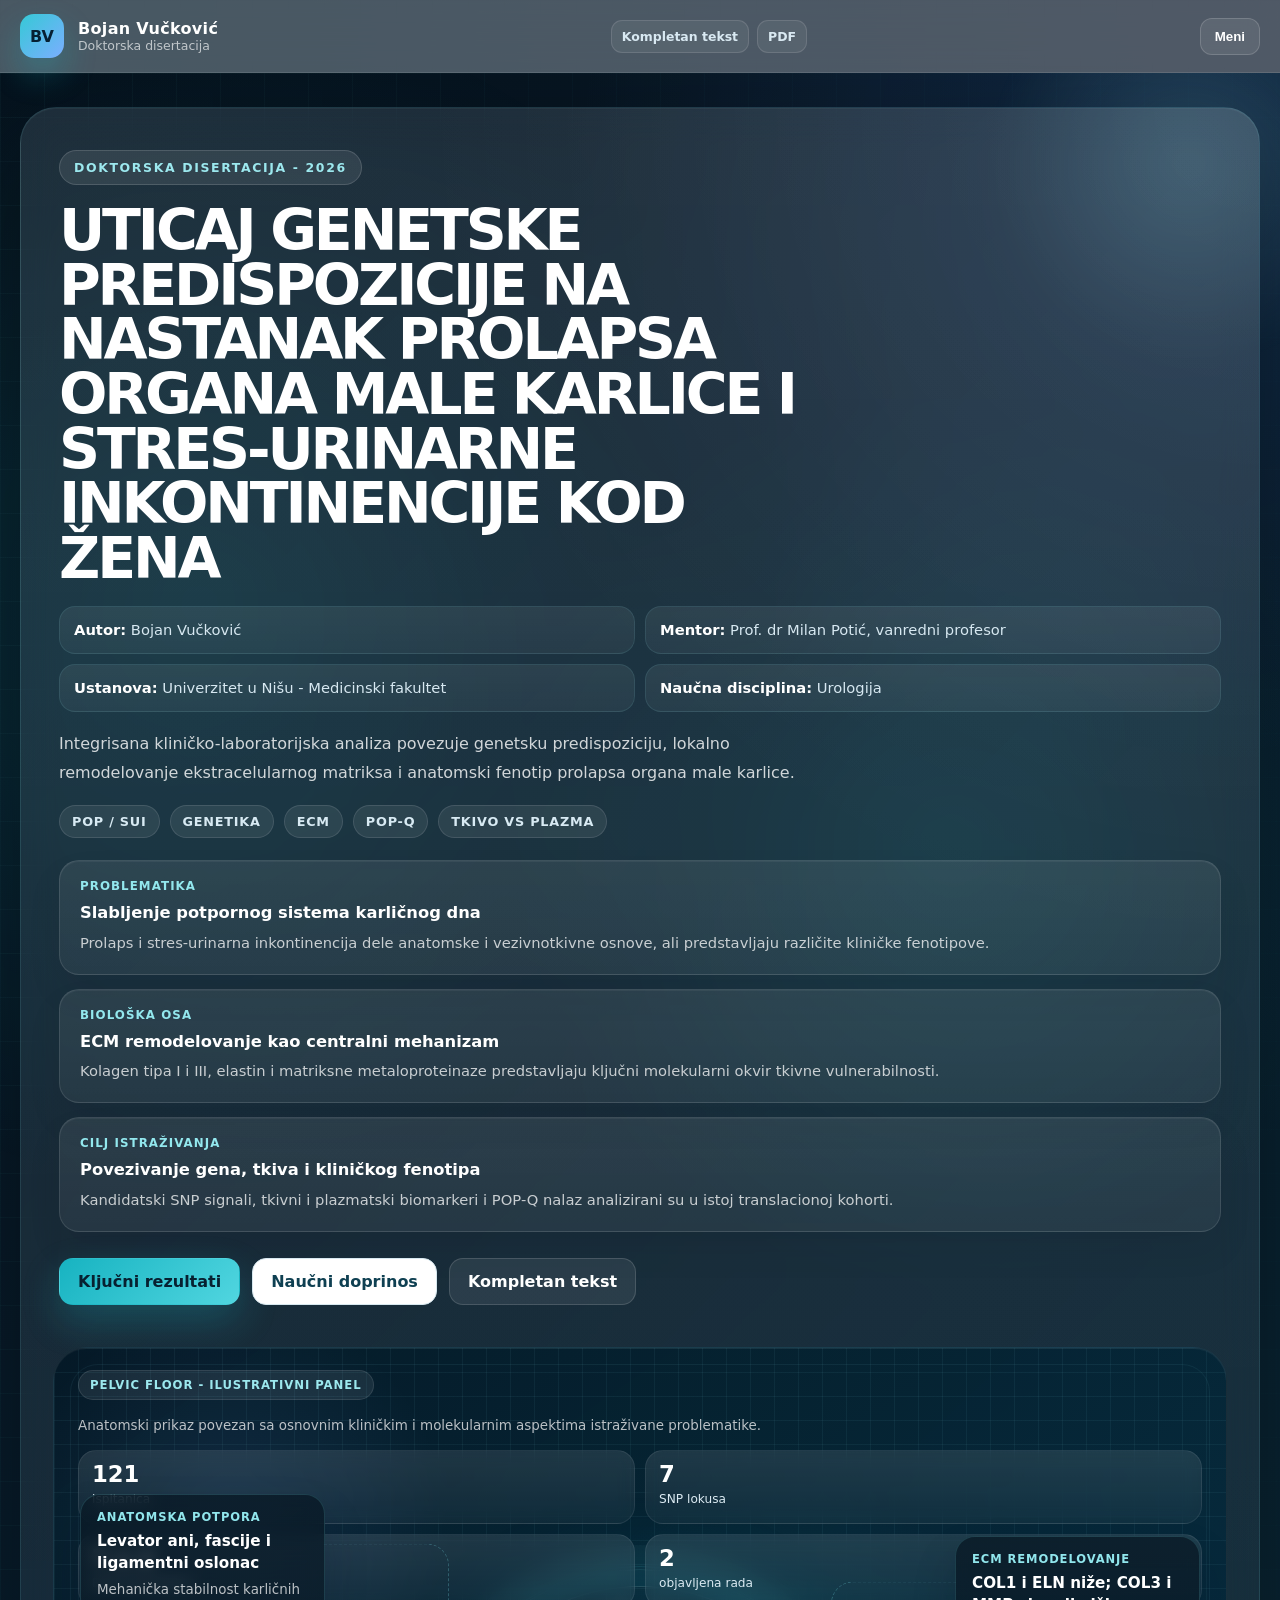
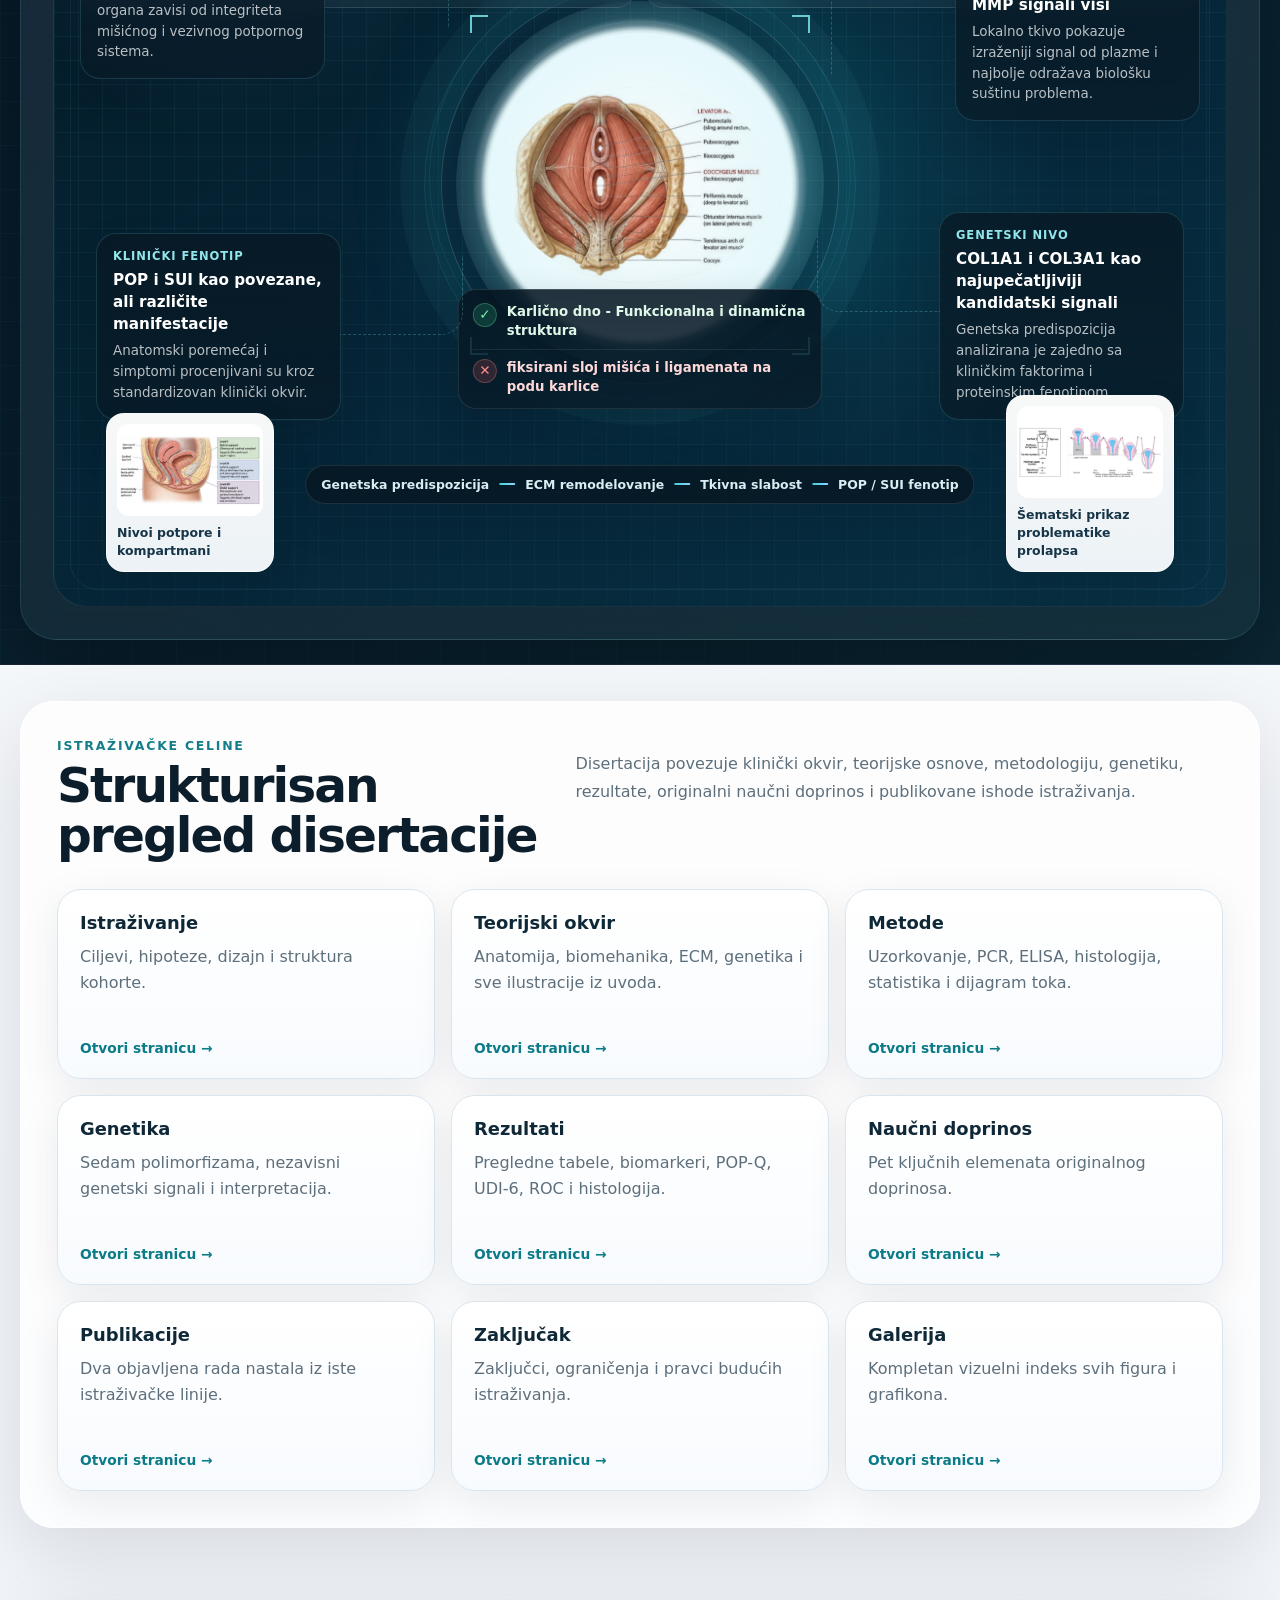
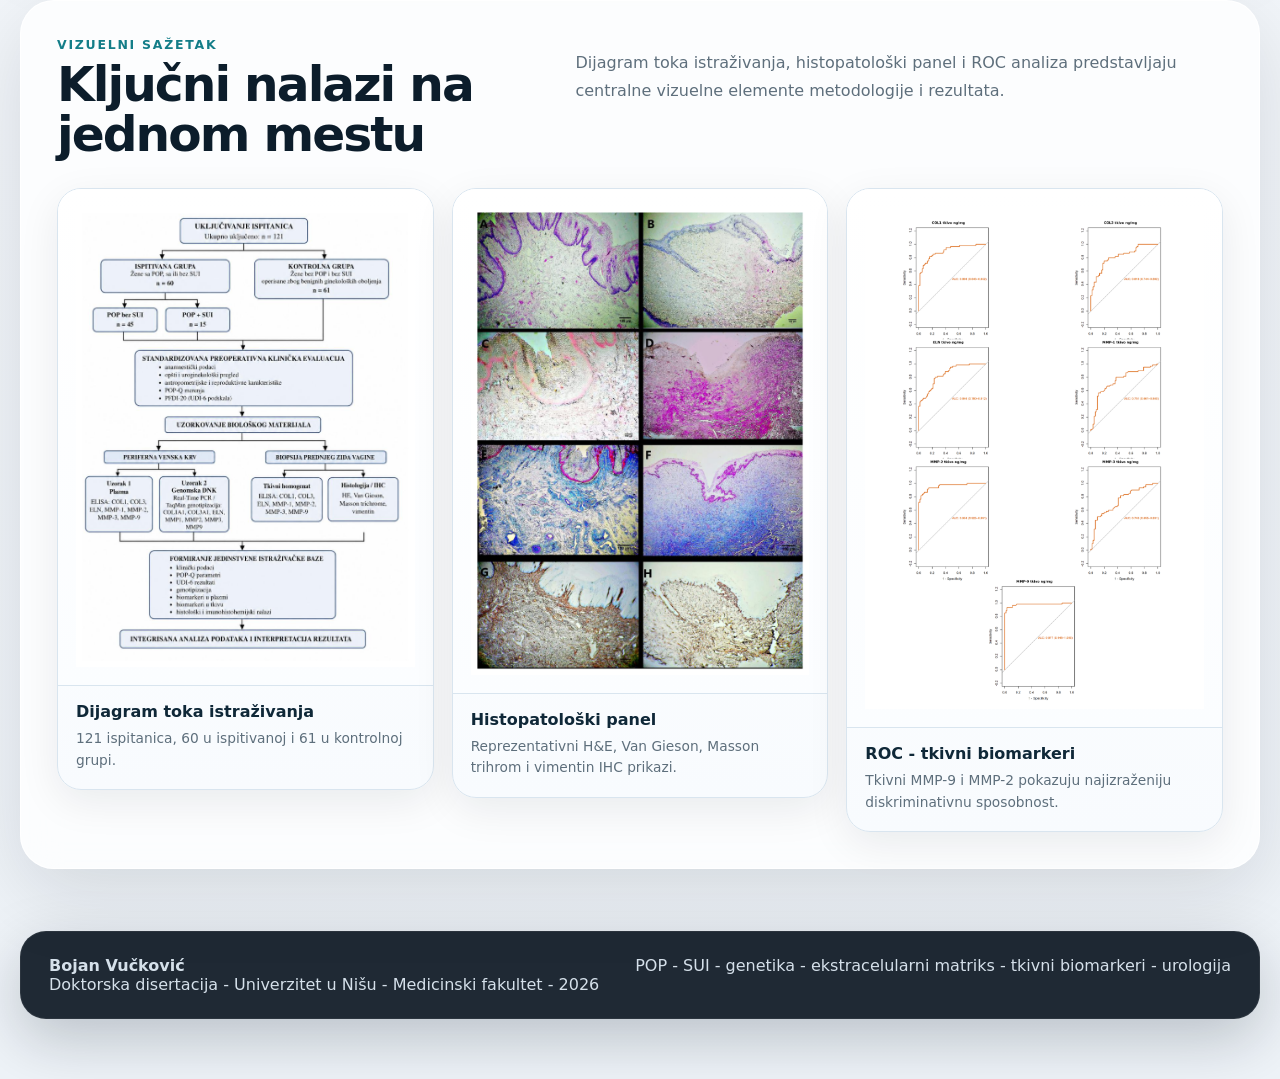
==== commit 82490bec: "Rename Puni tekst to Kompletan tekst in index.html" ====
--- a/index.html
+++ b/index.html
@@ -1,7 +1,7 @@
 <!doctype html><html lang="sr-Latn"><head><meta charset="utf-8"><meta name="viewport" content="width=device-width,initial-scale=1"><title>Doktorska disertacija - Bojan Vučković</title><meta name="description" content="Savremeni naučni portal doktorske disertacije Bojana Vučkovića."><meta name="theme-color" content="#081c2b"><link rel="stylesheet" href="assets/style.css"><link rel="stylesheet" href="assets/mobile-overrides.css"></head><body><div class="progress" aria-hidden="true"></div><header class="site-head"><div class="container nav">
 <a class="brand" href="index.html"><span class="brand-mark">BV</span><span class="brand-copy"><strong>Bojan Vučković</strong><small>Doktorska disertacija</small></span></a>
 <nav class="navlinks" aria-label="Glavna navigacija"><a class="active" href="index.html">Početna</a><a href="istrazivanje.html">Istraživanje</a><a href="teorija.html">Teorijski okvir</a><a href="metode.html">Metode</a><a href="genetika.html">Genetika</a><a href="rezultati.html">Rezultati</a><a href="doprinos.html">Doprinos</a><a href="publikacije.html">Publikacije</a><a href="zakljucak.html">Zaključak</a><a href="galerija.html">Galerija</a></nav>
-<div class="nav-tools"><a class="tool-link" href="fulltext.html">Puni tekst</a><a class="tool-link" href="assets/disertacija.pdf">PDF</a></div>
+<div class="nav-tools"><a class="tool-link" href="fulltext.html">Kompletan tekst</a><a class="tool-link" href="assets/disertacija.pdf">PDF</a></div>
 <button class="menu-btn" aria-label="Otvori meni">Meni</button></div></header>
 <main>
 <section class="dissertation-banner">
@@ -37,7 +37,7 @@
           </article>
         </div>
 
-        <div class="actions banner-actions"><a class="btn primary" href="rezultati.html">Ključni rezultati</a><a class="btn secondary" href="doprinos.html">Naučni doprinos</a><a class="btn ghost" href="fulltext.html">Puni tekst</a></div>
+        <div class="actions banner-actions"><a class="btn primary" href="rezultati.html">Ključni rezultati</a><a class="btn secondary" href="doprinos.html">Naučni doprinos</a><a class="btn ghost" href="fulltext.html">Kompletan tekst</a></div>
       </div>
 
       <div class="pelvic-illustration-panel" aria-hidden="true">
@@ -150,7 +150,7 @@
   if (!q) { if(info) info.textContent='Pretraga obuhvata glavne tematske celine ovog sajta.'; return; }
   const hits = searchBlocks.filter(el => el.innerText.toLocaleLowerCase('sr').includes(q));
   hits.forEach(el => el.classList.add('search-hit'));
-  if(info) info.textContent = hits.length ? `Pronađeno tematskih blokova: ${hits.length}.` : 'Nema rezultata u sažetom prikazu. Otvorite puni tekst za detaljnu pretragu.';
+  if(info) info.textContent = hits.length ? `Pronađeno tematskih blokova: ${hits.length}.` : 'Nema rezultata u sažetom prikazu. Otvorite kompletan tekst za detaljnu pretragu.';
   hits[0]?.scrollIntoView({behavior:'smooth',block:'center'});
 });
 
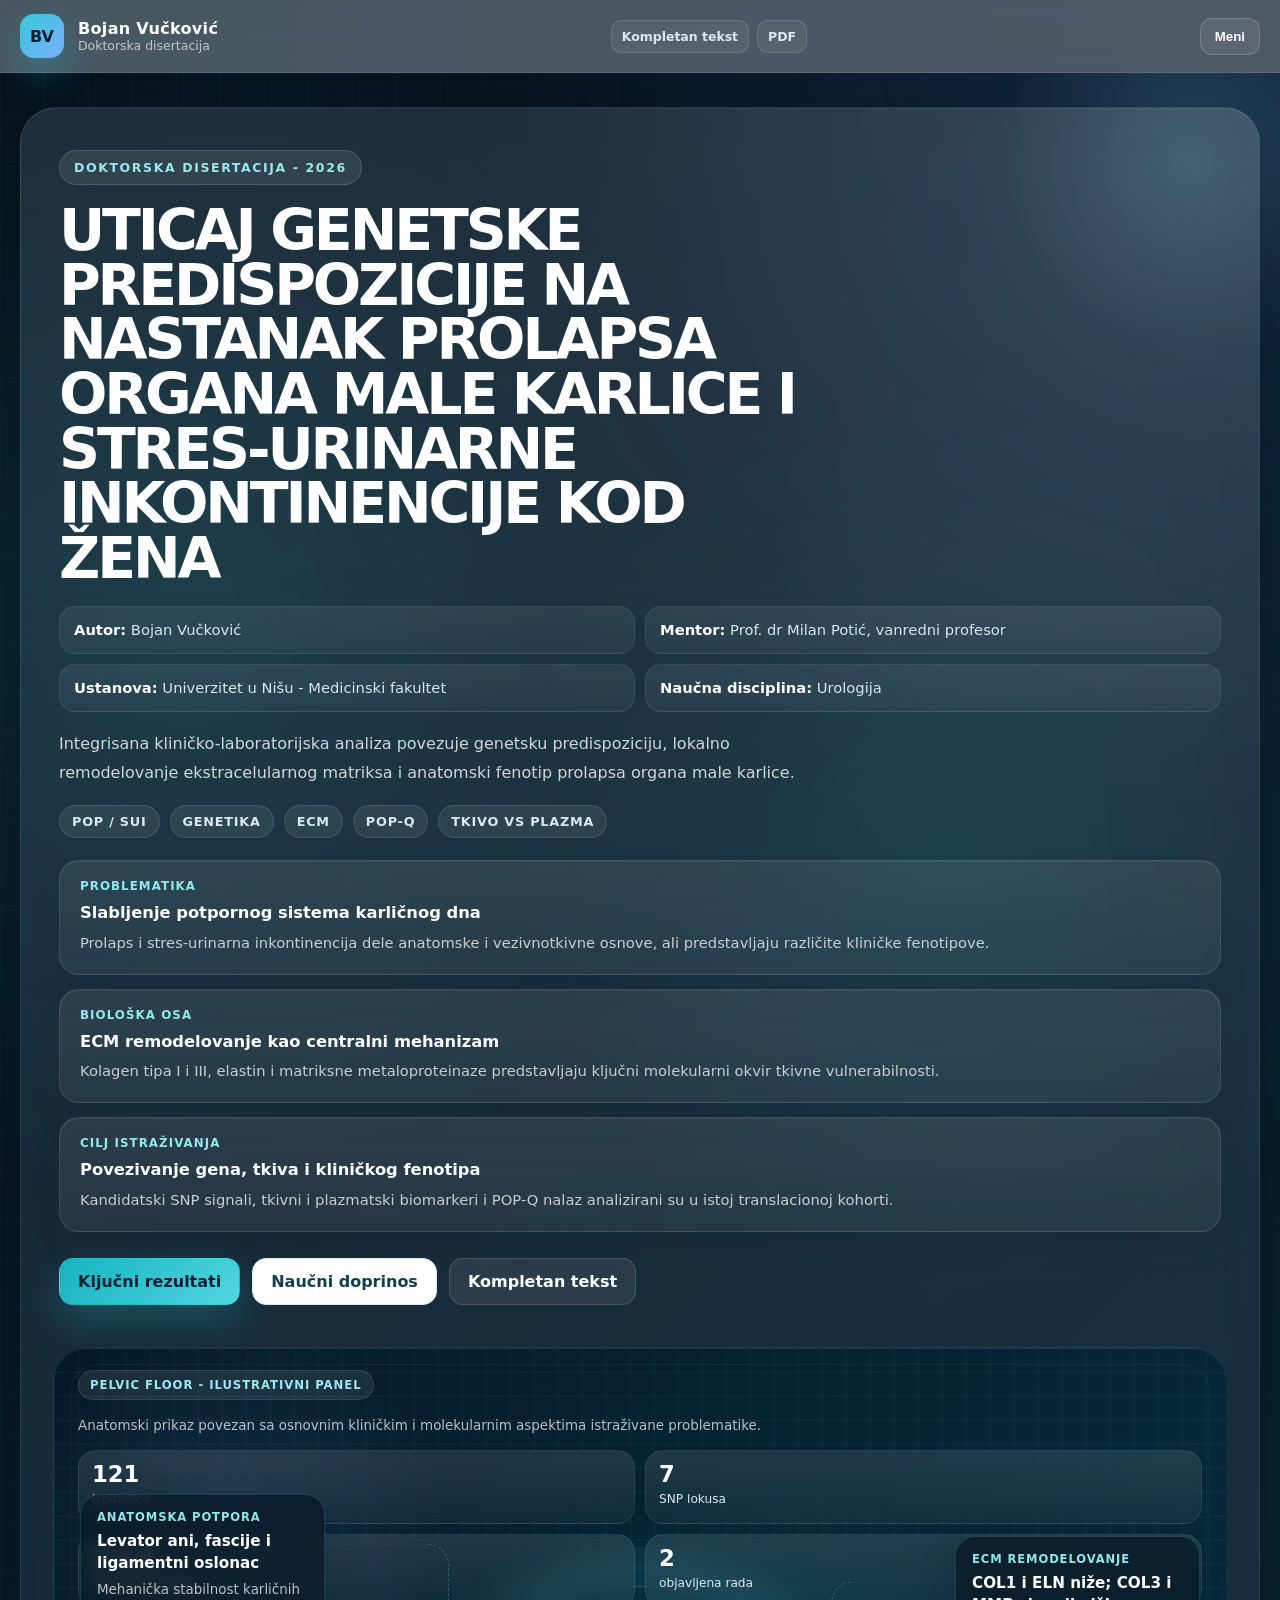
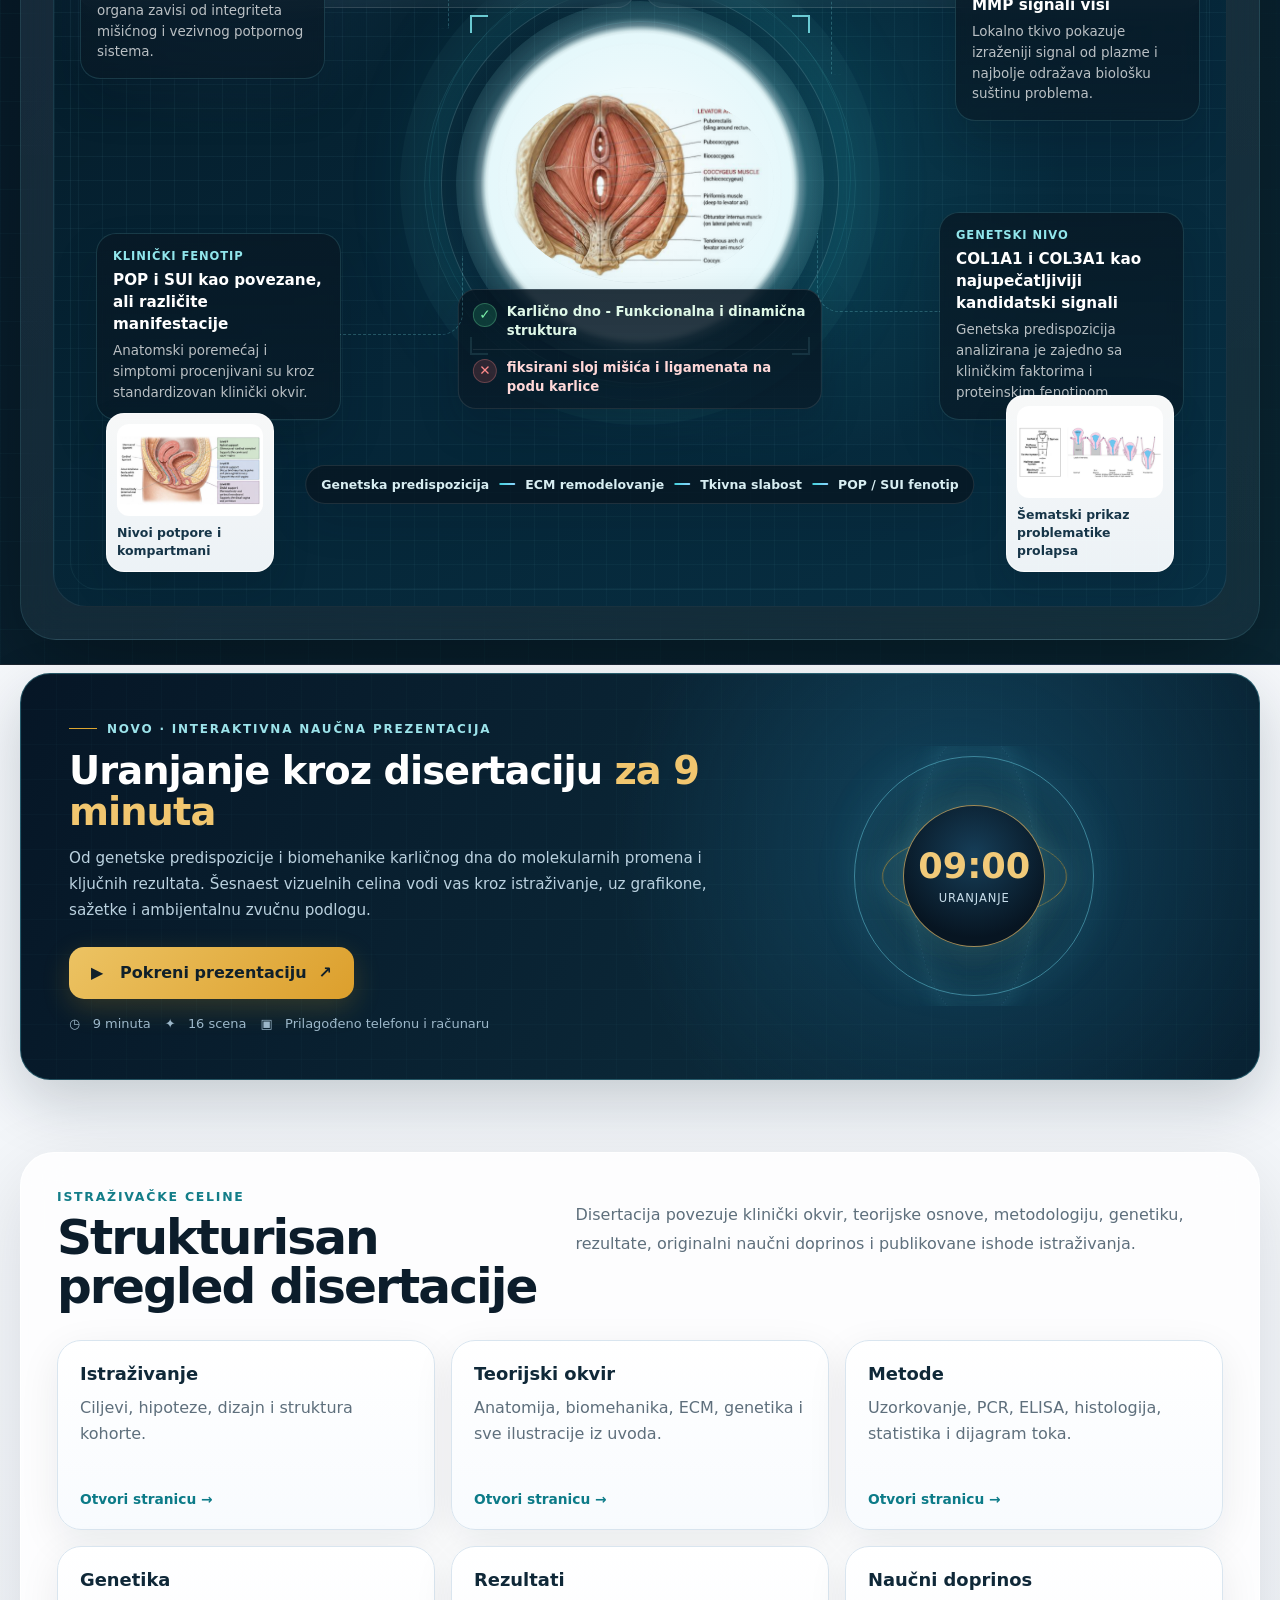
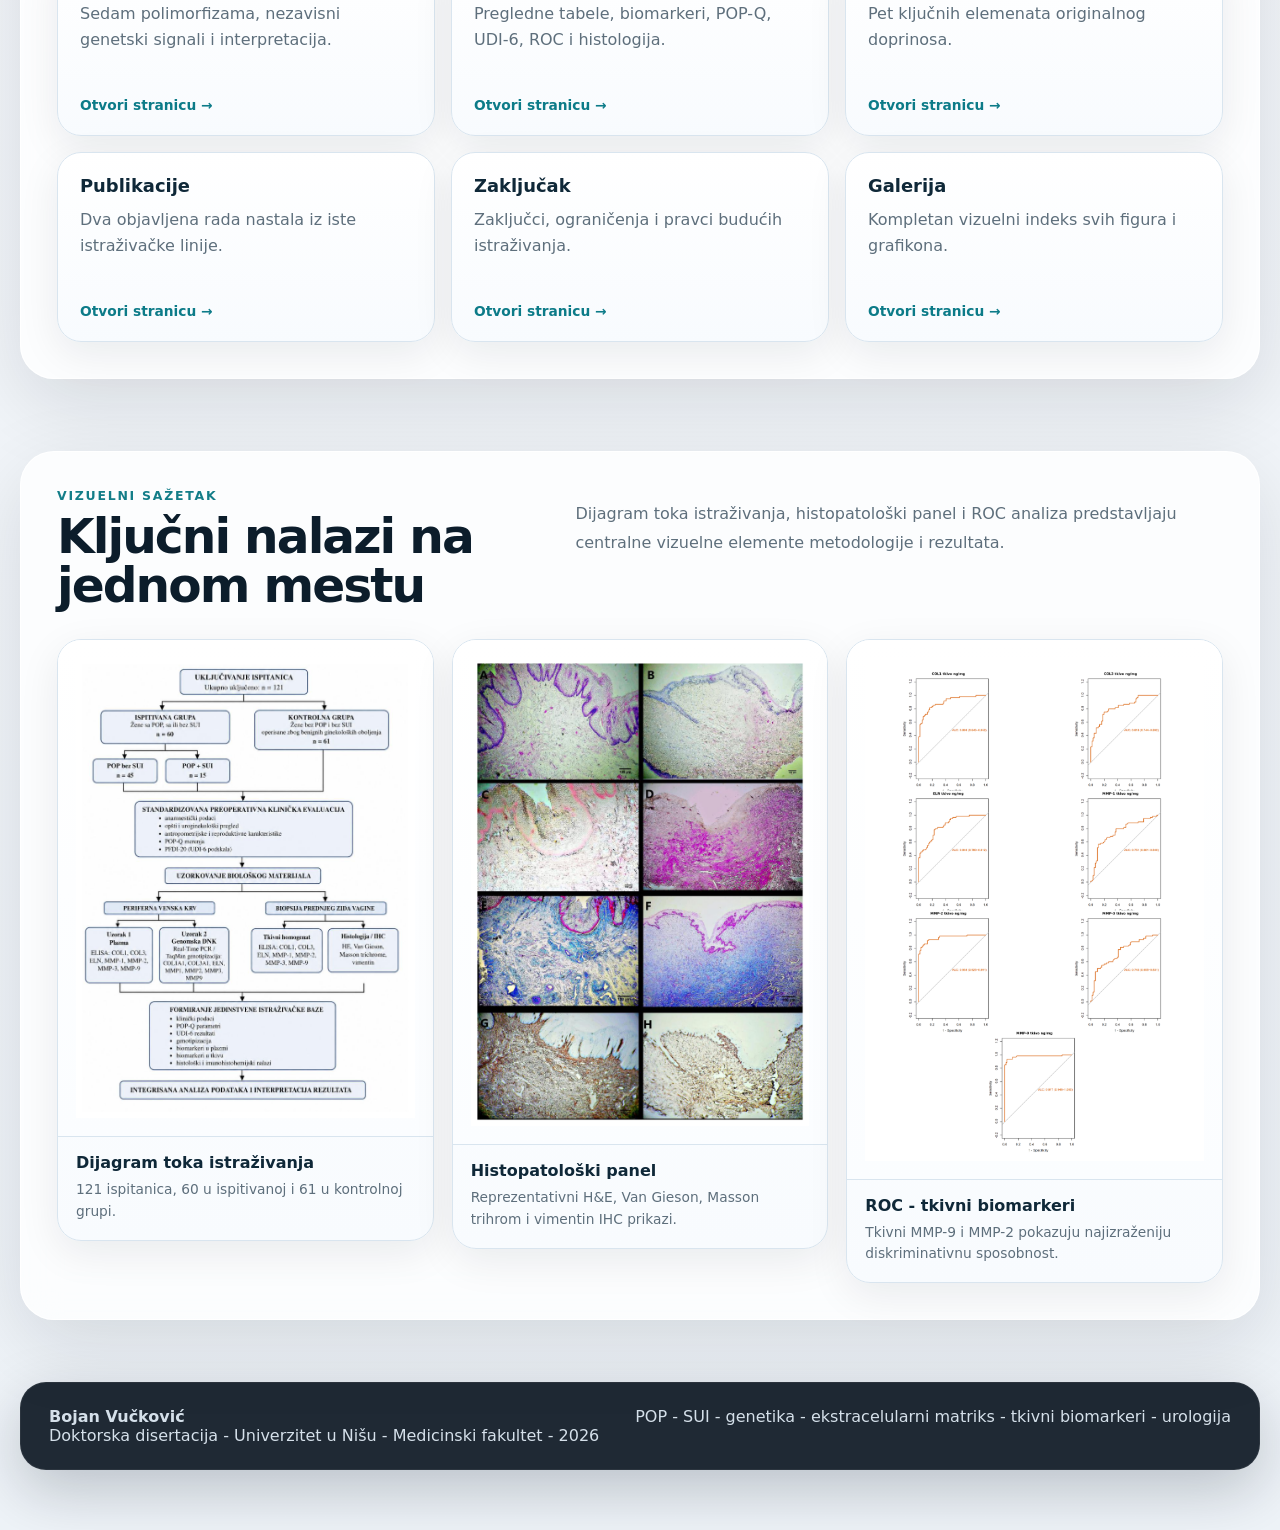
==== commit f5ab7144: "Feature nine-minute immersive presentation on dissertation homepage" ====
--- a/index.html
+++ b/index.html
@@ -1,4 +1,4 @@
-<!doctype html><html lang="sr-Latn"><head><meta charset="utf-8"><meta name="viewport" content="width=device-width,initial-scale=1"><title>Doktorska disertacija - Bojan Vučković</title><meta name="description" content="Savremeni naučni portal doktorske disertacije Bojana Vučkovića."><meta name="theme-color" content="#081c2b"><link rel="stylesheet" href="assets/style.css"><link rel="stylesheet" href="assets/mobile-overrides.css"></head><body><div class="progress" aria-hidden="true"></div><header class="site-head"><div class="container nav">
+<!doctype html><html lang="sr-Latn"><head><meta charset="utf-8"><meta name="viewport" content="width=device-width,initial-scale=1"><title>Doktorska disertacija - Bojan Vučković</title><meta name="description" content="Savremeni naučni portal doktorske disertacije Bojana Vučkovića."><meta name="theme-color" content="#081c2b"><link rel="stylesheet" href="assets/style.css"><link rel="stylesheet" href="assets/mobile-overrides.css"><link rel="stylesheet" href="assets/uranjanje-promo.css"></head><body><div class="progress" aria-hidden="true"></div><header class="site-head"><div class="container nav">
 <a class="brand" href="index.html"><span class="brand-mark">BV</span><span class="brand-copy"><strong>Bojan Vučković</strong><small>Doktorska disertacija</small></span></a>
 <nav class="navlinks" aria-label="Glavna navigacija"><a class="active" href="index.html">Početna</a><a href="istrazivanje.html">Istraživanje</a><a href="teorija.html">Teorijski okvir</a><a href="metode.html">Metode</a><a href="genetika.html">Genetika</a><a href="rezultati.html">Rezultati</a><a href="doprinos.html">Doprinos</a><a href="publikacije.html">Publikacije</a><a href="zakljucak.html">Zaključak</a><a href="galerija.html">Galerija</a></nav>
 <div class="nav-tools"><a class="tool-link" href="fulltext.html">Kompletan tekst</a><a class="tool-link" href="assets/disertacija.pdf">PDF</a></div>
@@ -108,6 +108,22 @@
           <div class="micro-fact"><b>2</b><span>objavljena rada</span></div>
         </div>
       </div>
+    </div>
+  </div>
+</section>
+
+<section class="section immersion-teaser" aria-labelledby="immersive-title">
+  <div class="container immersion-panel">
+    <div class="immersion-copy">
+      <div class="immersion-eyebrow"><span aria-hidden="true"></span> Novo · Interaktivna naučna prezentacija</div>
+      <h2 id="immersive-title">Uranjanje kroz disertaciju <em>za 9 minuta</em></h2>
+      <p>Od genetske predispozicije i biomehanike karličnog dna do molekularnih promena i ključnih rezultata. Šesnaest vizuelnih celina vodi vas kroz istraživanje, uz grafikone, sažetke i ambijentalnu zvučnu podlogu.</p>
+      <a class="immersion-action" href="uranjanje.html" aria-label="Pokreni interaktivnu devetominutnu prezentaciju">▶ &nbsp; Pokreni prezentaciju <span aria-hidden="true">↗</span></a>
+      <div class="immersion-meta"><span>◷ &nbsp; 9 minuta</span><span>✦ &nbsp; 16 scena</span><span>▣ &nbsp; Prilagođeno telefonu i računaru</span></div>
+    </div>
+    <div class="immersion-art" aria-hidden="true">
+      <div class="immersion-orbit"></div><div class="immersion-orbit"></div><div class="immersion-orbit"></div>
+      <div class="immersion-core"><strong>09:00</strong><span>Uranjanje</span></div>
     </div>
   </div>
 </section>
--- a/assets/uranjanje-promo.css
+++ b/assets/uranjanje-promo.css
@@ -0,0 +1,26 @@
+
+/* Disertacija: link ka devetominutnoj naučnoj prezentaciji */
+.immersion-teaser{padding-top:8px}
+.immersion-panel{position:relative;isolation:isolate;display:grid;grid-template-columns:minmax(0,1.15fr) minmax(260px,.85fr);align-items:center;gap:28px;min-height:310px;padding:clamp(24px,4vw,48px);border-radius:30px;overflow:hidden;border:1px solid rgba(90,189,203,.35);background:radial-gradient(circle at 76% 42%,rgba(22,93,129,.5),transparent 36%),linear-gradient(115deg,#061626 0%,#0b2838 62%,#082233 100%);box-shadow:0 22px 60px rgba(8,31,46,.2);color:#f4fbfe}
+.immersion-panel:before{content:"";position:absolute;inset:0;z-index:-1;opacity:.3;background-image:linear-gradient(rgba(127,220,231,.08) 1px,transparent 1px),linear-gradient(90deg,rgba(127,220,231,.08) 1px,transparent 1px);background-size:35px 35px}
+.immersion-copy{position:relative;z-index:2;max-width:670px}
+.immersion-eyebrow{display:flex;flex-wrap:wrap;align-items:center;gap:10px;color:#9ce3ea;font-weight:750;font-size:.75rem;text-transform:uppercase;letter-spacing:.15em}
+.immersion-eyebrow span{width:28px;height:1px;background:#dca631}
+.immersion-copy h2{margin:14px 0 13px;color:#fff;font-size:clamp(1.9rem,3vw,3.3rem);line-height:1.09;letter-spacing:-.025em}
+.immersion-copy h2 em{font-style:normal;color:#f1c66f}
+.immersion-copy p{margin:0 0 23px;color:#bad1df;line-height:1.7;font-size:clamp(.95rem,1.13vw,1.06rem)}
+.immersion-action{display:inline-flex;align-items:center;justify-content:center;gap:12px;min-height:52px;padding:14px 22px;border-radius:15px;background:linear-gradient(135deg,#ecc363,#dc9f2c);color:#10202a;font-weight:850;box-shadow:0 9px 28px rgba(222,164,28,.2);transition:transform .2s,box-shadow .2s}
+.immersion-action:hover{transform:translateY(-2px);box-shadow:0 13px 30px rgba(222,164,28,.32)}
+.immersion-action:focus-visible{outline:3px solid #9de5f0;outline-offset:4px}
+.immersion-meta{display:flex;gap:14px;flex-wrap:wrap;margin-top:17px;color:#9cb7c9;font-size:.81rem}
+.immersion-meta span{display:inline-flex;gap:6px;align-items:center}
+.immersion-art{position:relative;min-height:260px;display:flex;align-items:center;justify-content:center;overflow:hidden}
+.immersion-orbit{position:absolute;inset:50% auto auto 50%;width:240px;height:240px;margin:-120px 0 0 -120px;border:1px solid rgba(109,211,231,.5);border-radius:50%;box-shadow:0 0 42px rgba(85,197,219,.14),inset 0 0 55px rgba(95,188,205,.11)}
+.immersion-orbit:nth-child(2){width:185px;height:185px;margin:-92.5px 0 0 -92.5px;border-color:rgba(229,170,51,.55);transform:rotateX(63deg) rotateZ(25deg)}
+.immersion-orbit:nth-child(3){width:290px;height:290px;margin:-145px 0 0 -145px;border-style:dashed;border-color:rgba(130,194,221,.18);transform:rotateY(65deg)}
+.immersion-core{display:flex;align-items:center;justify-content:center;flex-direction:column;gap:8px;z-index:1;width:142px;height:142px;border-radius:50%;background:radial-gradient(circle at 50% 35%,#163e58,#071522 72%);border:1px solid rgba(241,198,111,.65);box-shadow:0 0 35px rgba(100,201,227,.12),0 0 65px rgba(222,164,28,.14)}
+.immersion-core strong{font-size:2.2rem;font-weight:800;color:#f1ca79;line-height:1}
+.immersion-core span{color:#c9dfec;font-size:.72rem;letter-spacing:.08em;text-transform:uppercase}
+@media(max-width:850px){.immersion-panel{grid-template-columns:minmax(0,1fr) 230px;gap:10px}.immersion-art{min-height:230px}.immersion-orbit{transform:scale(.86)}}
+@media(max-width:760px){.immersion-teaser{padding-top:0}.immersion-panel{grid-template-columns:1fr;gap:0;padding:26px 21px 19px;min-height:auto;border-radius:23px}.immersion-copy h2{font-size:clamp(1.8rem,8vw,2.45rem);margin:12px 0}.immersion-copy p{font-size:.92rem;line-height:1.63;margin-bottom:18px}.immersion-action{width:100%;min-height:51px;font-size:.93rem}.immersion-meta{font-size:.72rem;gap:8px 13px;margin-top:12px}.immersion-art{min-height:135px;order:-1}.immersion-orbit{width:170px;height:170px;margin:-85px 0 0 -85px}.immersion-orbit:nth-child(2){width:134px;height:134px;margin:-67px 0 0 -67px}.immersion-orbit:nth-child(3){width:200px;height:200px;margin:-100px 0 0 -100px}.immersion-core{width:96px;height:96px}.immersion-core strong{font-size:1.55rem}.immersion-core span{font-size:.62rem}}
+@media(prefers-reduced-motion:reduce){.immersion-action{transition:none}}
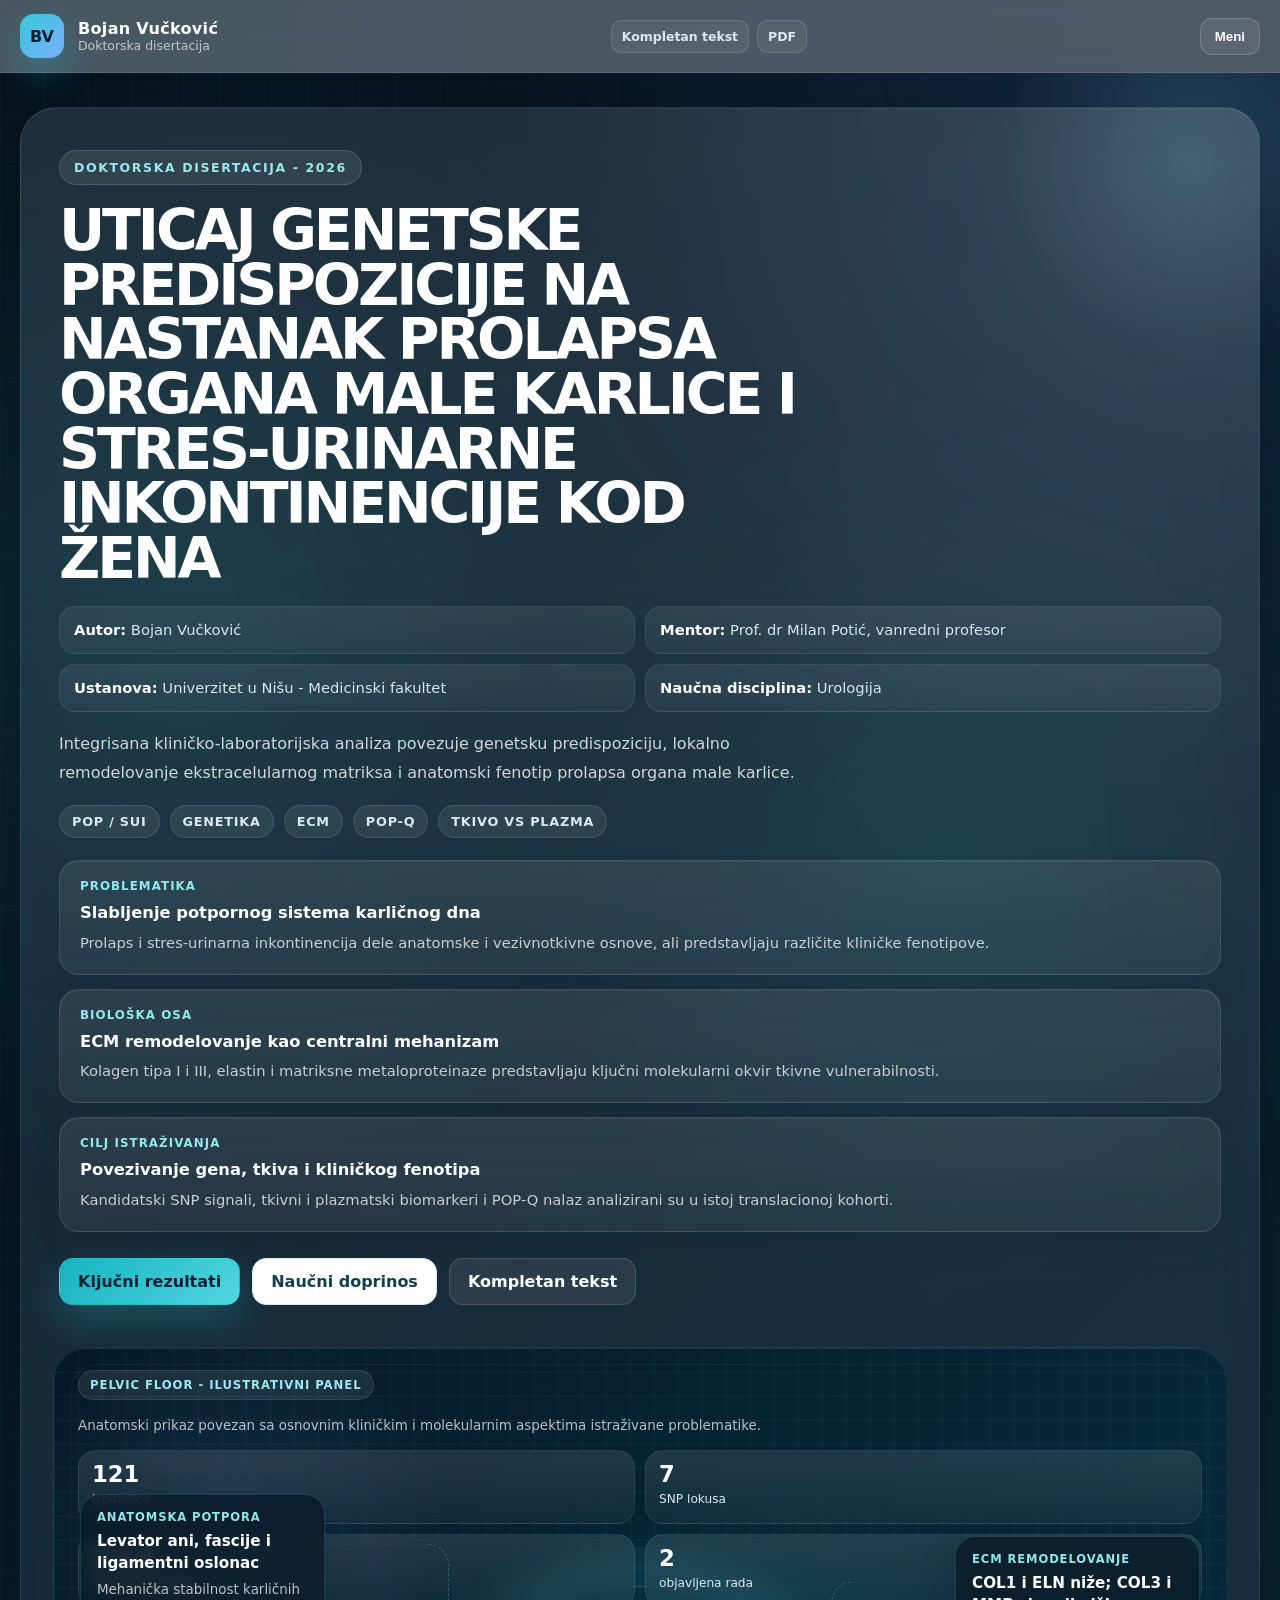
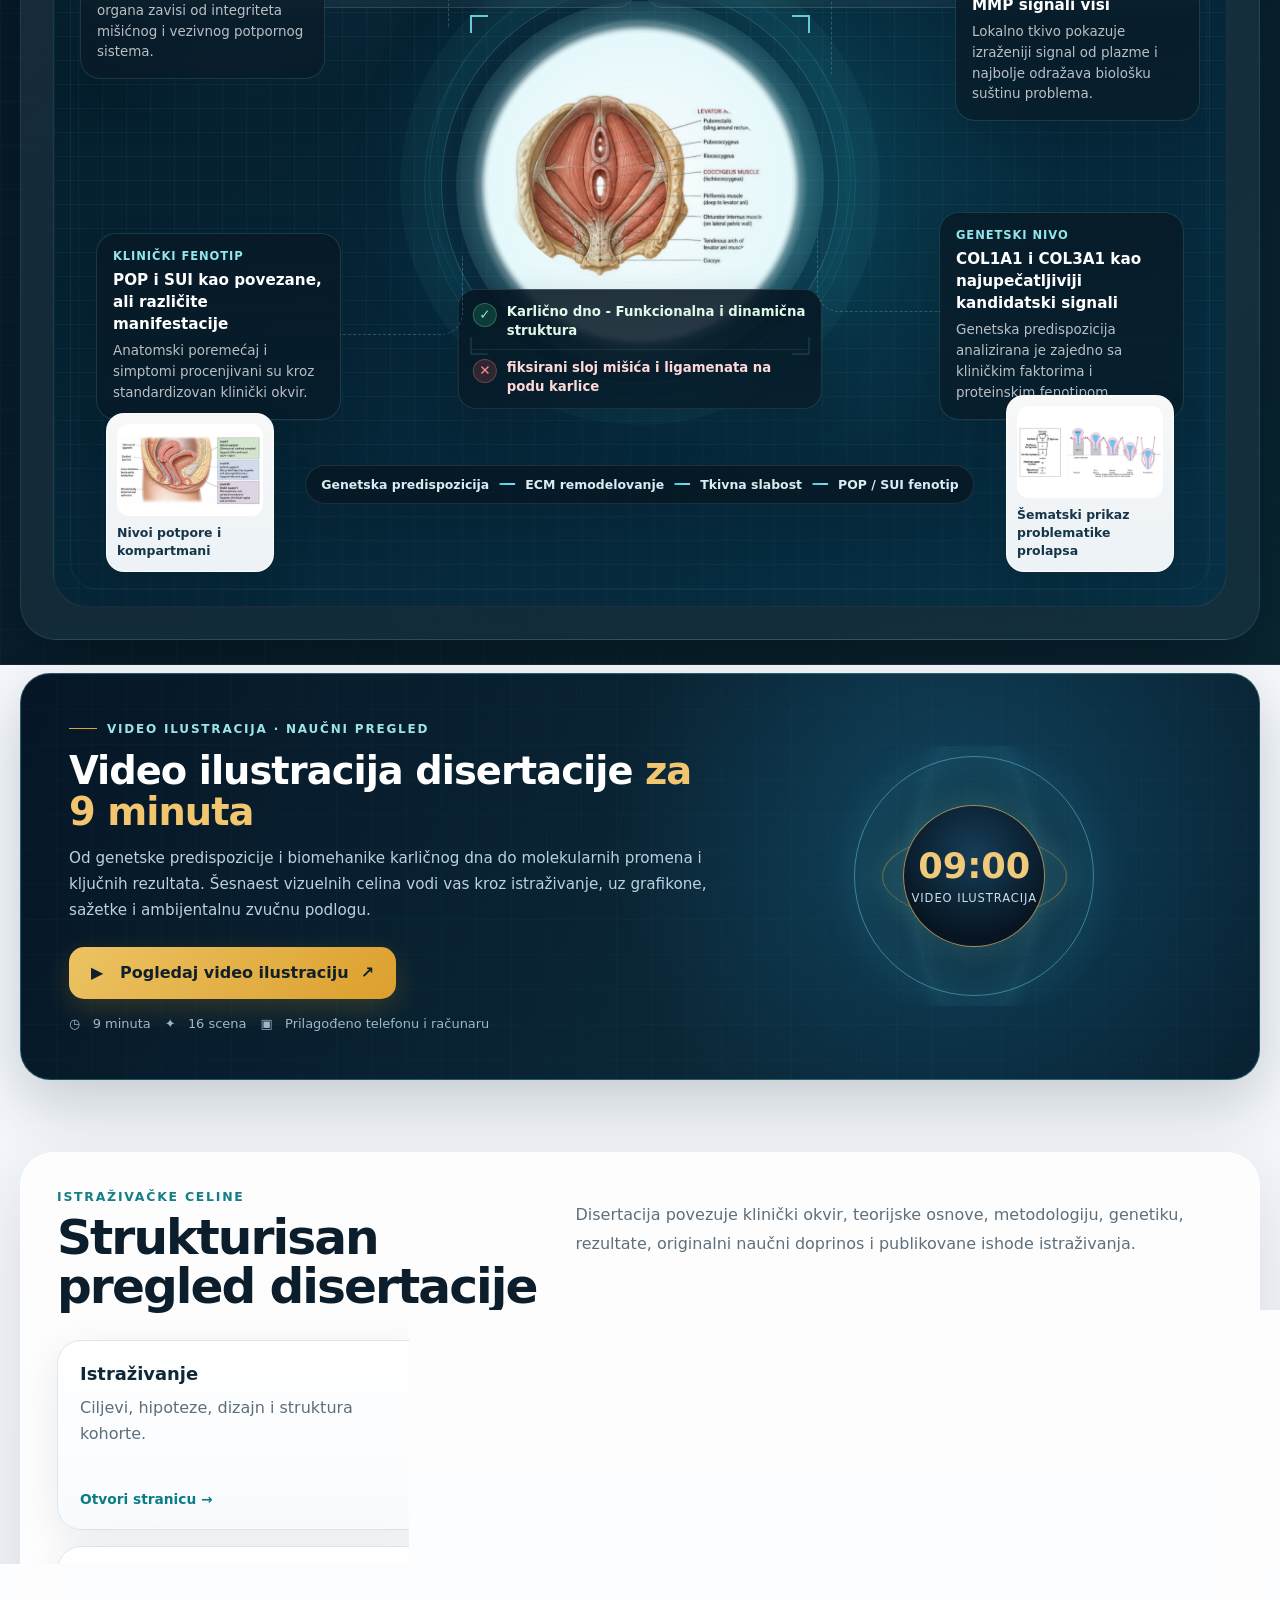
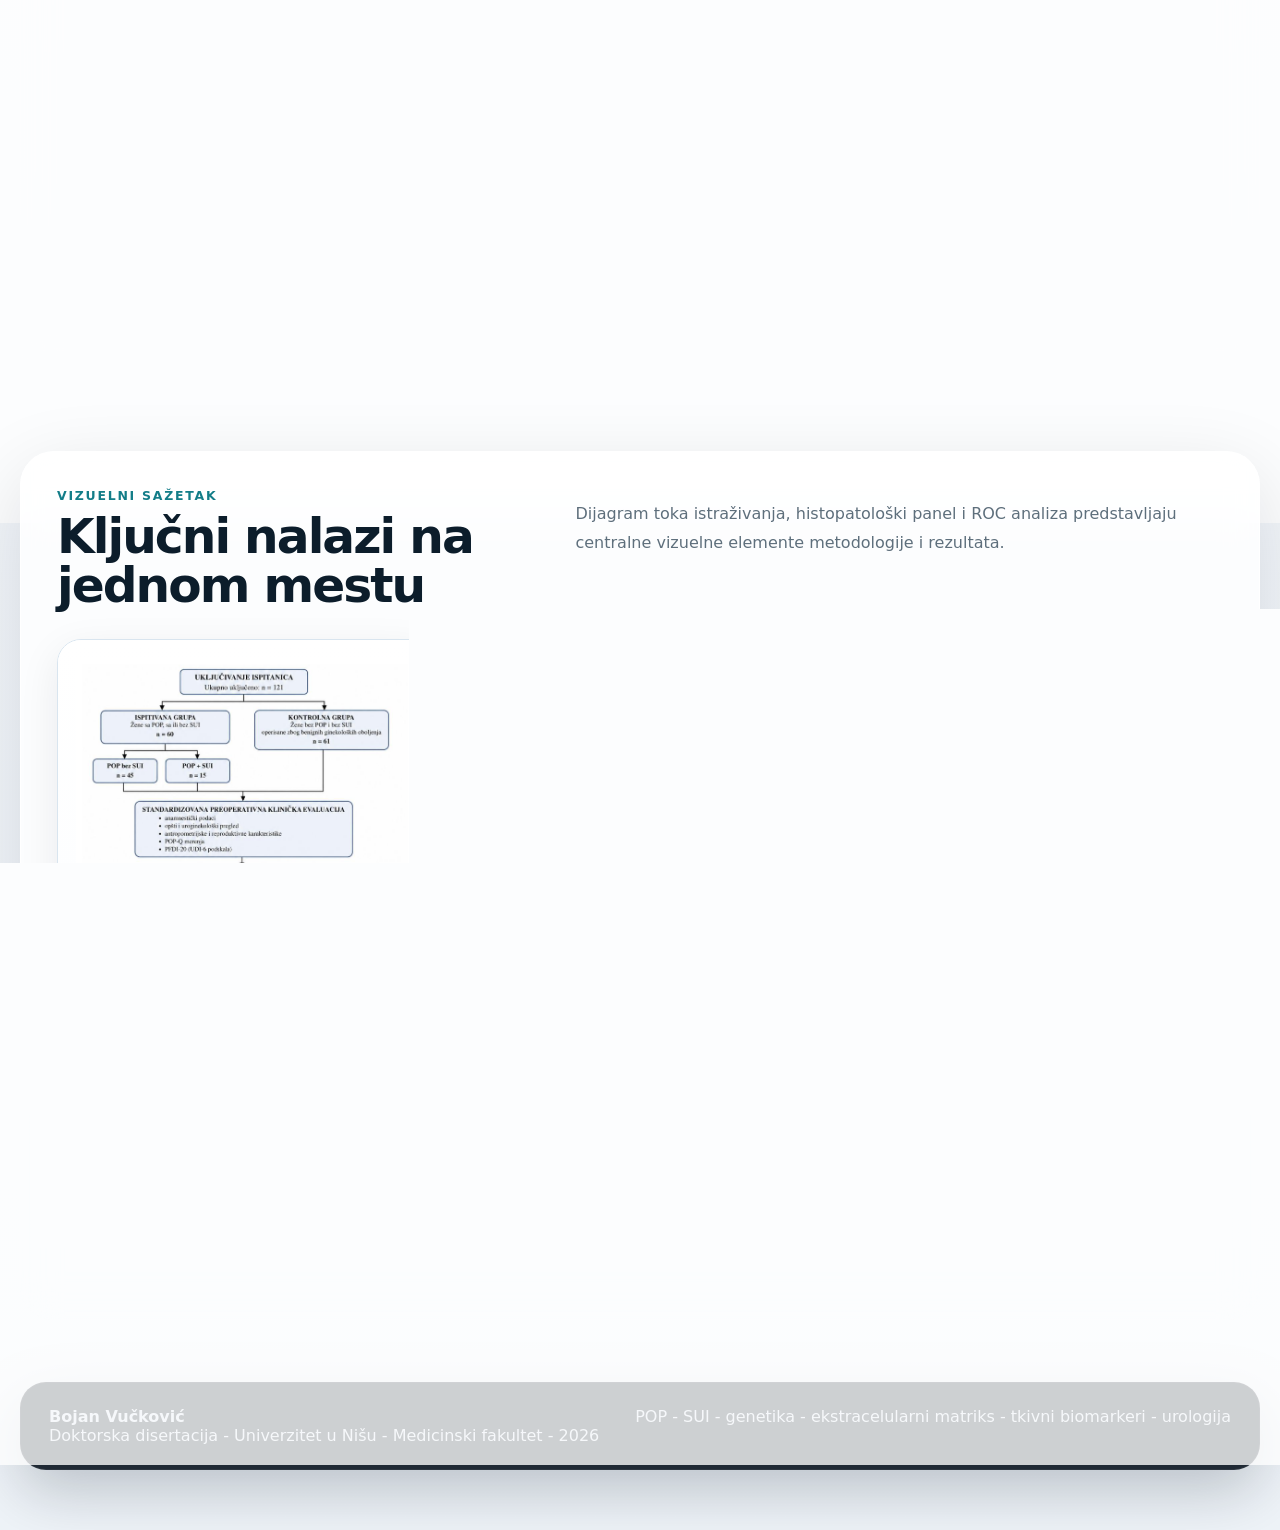
==== commit d4fa733d: "Rename homepage presentation invitation to Video ilustracija" ====
--- a/index.html
+++ b/index.html
@@ -115,15 +115,15 @@
 <section class="section immersion-teaser" aria-labelledby="immersive-title">
   <div class="container immersion-panel">
     <div class="immersion-copy">
-      <div class="immersion-eyebrow"><span aria-hidden="true"></span> Novo · Interaktivna naučna prezentacija</div>
-      <h2 id="immersive-title">Uranjanje kroz disertaciju <em>za 9 minuta</em></h2>
+      <div class="immersion-eyebrow"><span aria-hidden="true"></span> Video ilustracija · Naučni pregled</div>
+      <h2 id="immersive-title">Video ilustracija disertacije <em>za 9 minuta</em></h2>
       <p>Od genetske predispozicije i biomehanike karličnog dna do molekularnih promena i ključnih rezultata. Šesnaest vizuelnih celina vodi vas kroz istraživanje, uz grafikone, sažetke i ambijentalnu zvučnu podlogu.</p>
-      <a class="immersion-action" href="uranjanje.html" aria-label="Pokreni interaktivnu devetominutnu prezentaciju">▶ &nbsp; Pokreni prezentaciju <span aria-hidden="true">↗</span></a>
+      <a class="immersion-action" href="uranjanje.html" aria-label="Pokreni devetominutnu video ilustraciju disertacije">▶ &nbsp; Pogledaj video ilustraciju <span aria-hidden="true">↗</span></a>
       <div class="immersion-meta"><span>◷ &nbsp; 9 minuta</span><span>✦ &nbsp; 16 scena</span><span>▣ &nbsp; Prilagođeno telefonu i računaru</span></div>
     </div>
     <div class="immersion-art" aria-hidden="true">
       <div class="immersion-orbit"></div><div class="immersion-orbit"></div><div class="immersion-orbit"></div>
-      <div class="immersion-core"><strong>09:00</strong><span>Uranjanje</span></div>
+      <div class="immersion-core"><strong>09:00</strong><span>Video ilustracija</span></div>
     </div>
   </div>
 </section>
